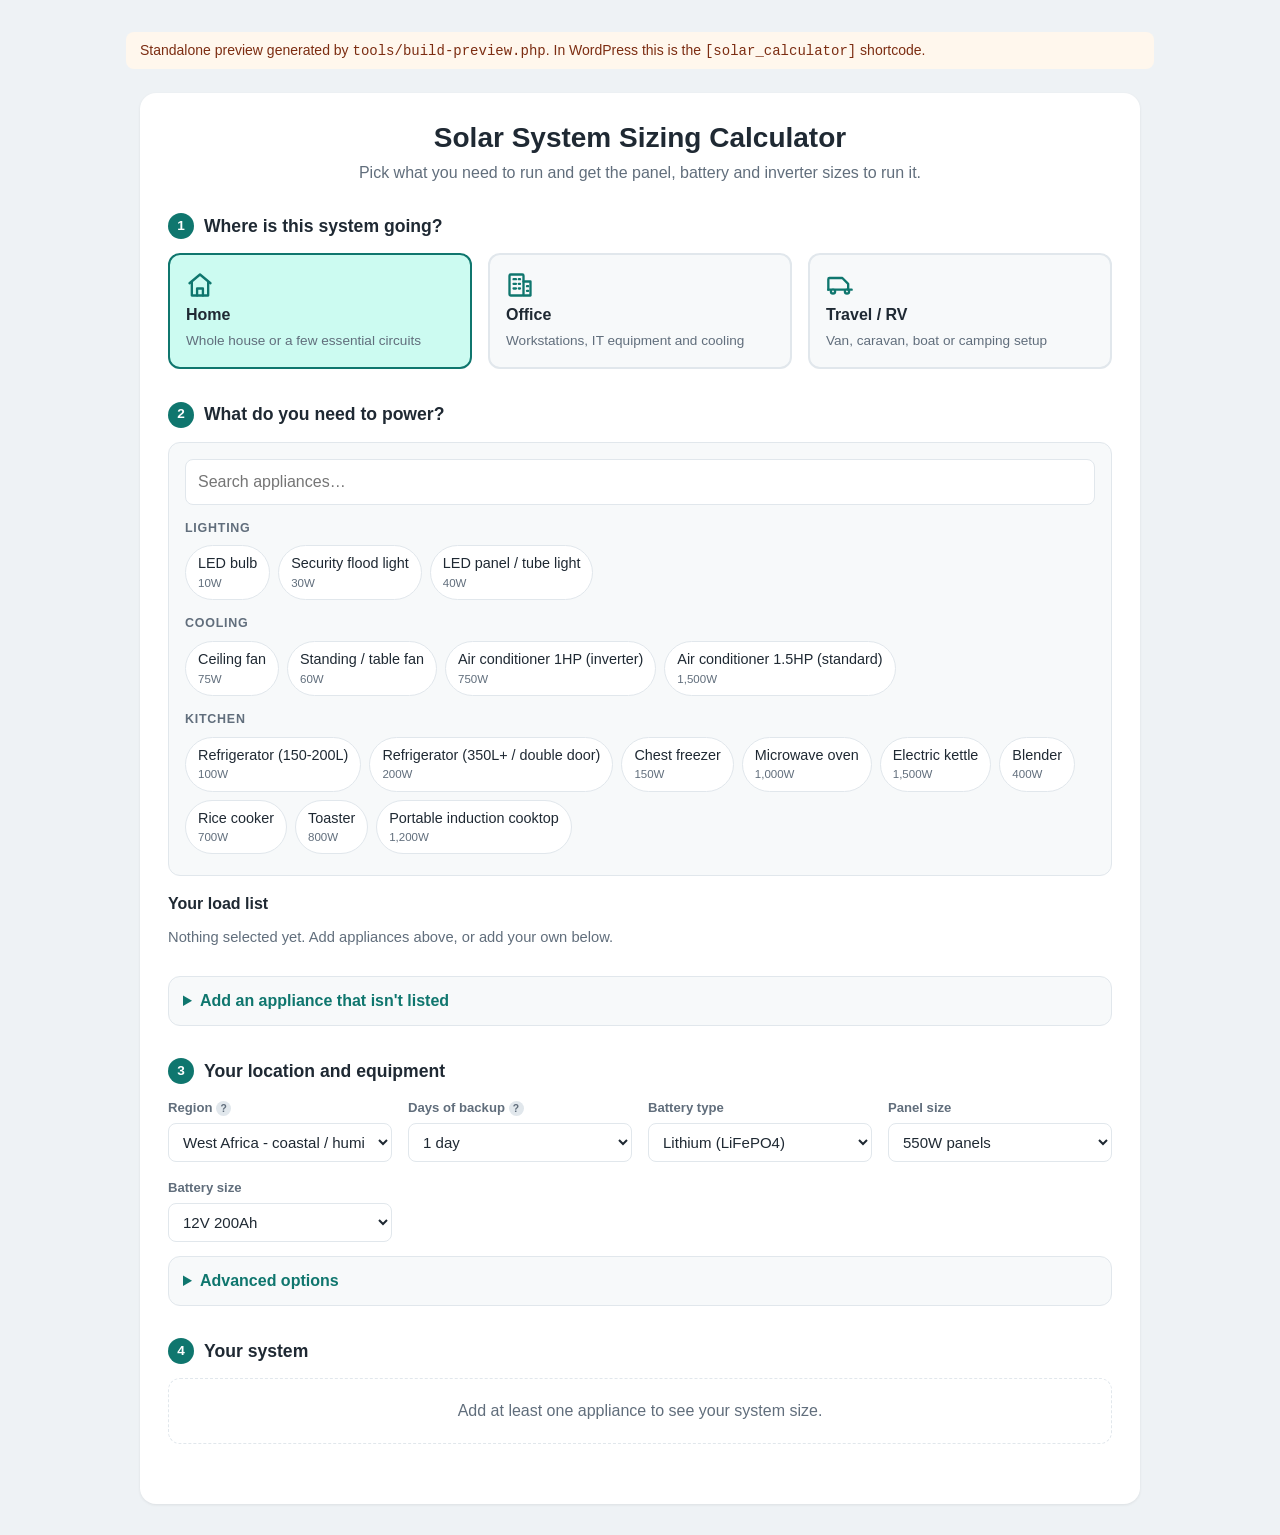
==== preview/index.html @ e9da868c "Add solar power calculator WordPress plugin A self-contained WordPress plugin that sizes off-grid so" ====
<!DOCTYPE html>
<html lang="en">
<head>
<meta charset="utf-8">
<meta name="viewport" content="width=device-width, initial-scale=1">
<title>Solar Power Calculator - preview</title>
<style>
body { margin: 0; padding: 32px 20px; font-family: -apple-system, BlinkMacSystemFont, "Segoe UI", Roboto, Helvetica, Arial, sans-serif; background: #eef2f5; }
@media (prefers-color-scheme: dark) { body { background: #0b1116; } }
.preview-note { max-width: 1000px; margin: 0 auto 24px; padding: 10px 14px; border-radius: 8px; background: #fff7ed; color: #7c2d12; font-size: 14px; }
@media (prefers-color-scheme: dark) { .preview-note { background: #2a1a0d; color: #fdba74; } }
.spc { padding: 28px; border-radius: 16px; box-shadow: 0 1px 3px rgba(0,0,0,.08); }
/**
 * Solar Power Calculator - front-end styles.
 *
 * Everything is scoped under .spc and uses custom properties, so a theme can
 * restyle the calculator by redefining the variables rather than fighting
 * selectors. Colours are deliberately neutral greens/slates that sit well on
 * both light and dark themes.
 */

.spc {
	--spc-accent: #0f766e;
	--spc-accent-soft: #ccfbf1;
	--spc-accent-ink: #115e59;
	--spc-sun: #f59e0b;
	--spc-ink: #1f2933;
	--spc-muted: #616e7c;
	--spc-line: #e1e7ec;
	--spc-bg: #ffffff;
	--spc-panel: #f7f9fa;
	--spc-radius: 12px;
	--spc-gap: 16px;

	box-sizing: border-box;
	max-width: 1000px;
	margin: 0 auto;
	color: var(--spc-ink);
	background: var(--spc-bg);
	font-size: 16px;
	line-height: 1.5;
}

.spc *,
.spc *::before,
.spc *::after {
	box-sizing: inherit;
}

@media (prefers-color-scheme: dark) {
	.spc:not([data-theme="light"]) {
		--spc-accent: #2dd4bf;
		--spc-accent-soft: #134e4a;
		--spc-accent-ink: #99f6e4;
		--spc-ink: #e8eef3;
		--spc-muted: #9aa8b5;
		--spc-line: #2c3742;
		--spc-bg: #131a21;
		--spc-panel: #1a232c;
	}
}

/* ------------------------------------------------------------- header */

.spc-header {
	text-align: center;
	margin-bottom: 28px;
}

.spc-title {
	margin: 0 0 6px;
	font-size: 1.75rem;
	line-height: 1.2;
	color: var(--spc-ink);
}

.spc-subtitle {
	margin: 0;
	color: var(--spc-muted);
}

.spc-noscript {
	padding: 16px;
	border: 1px solid var(--spc-line);
	border-radius: var(--spc-radius);
	background: var(--spc-panel);
}

/* -------------------------------------------------------------- steps */

.spc-step {
	margin-bottom: 32px;
}

.spc-step-title {
	display: flex;
	align-items: center;
	gap: 10px;
	margin: 0 0 14px;
	font-size: 1.1rem;
	font-weight: 600;
	color: var(--spc-ink);
}

.spc-step-num {
	display: inline-flex;
	align-items: center;
	justify-content: center;
	flex: 0 0 auto;
	width: 26px;
	height: 26px;
	border-radius: 50%;
	background: var(--spc-accent);
	color: #fff;
	font-size: 0.85rem;
	font-weight: 700;
}

@media (prefers-color-scheme: dark) {
	.spc:not([data-theme="light"]) .spc-step-num {
		color: #06231f;
	}
}

/* ----------------------------------------------------------- profiles */

.spc-profiles {
	display: grid;
	grid-template-columns: repeat(auto-fit, minmax(180px, 1fr));
	gap: var(--spc-gap);
}

.spc-profile {
	display: flex;
	flex-direction: column;
	align-items: flex-start;
	gap: 4px;
	padding: 16px;
	border: 2px solid var(--spc-line);
	border-radius: var(--spc-radius);
	background: var(--spc-panel);
	color: inherit;
	font: inherit;
	text-align: left;
	cursor: pointer;
	transition: border-color 0.15s ease, transform 0.15s ease;
}

.spc-profile:hover {
	border-color: var(--spc-accent);
	transform: translateY(-1px);
}

.spc-profile.is-active {
	border-color: var(--spc-accent);
	background: var(--spc-accent-soft);
}

.spc-profile-icon {
	width: 28px;
	height: 28px;
	background: var(--spc-accent);
	-webkit-mask-repeat: no-repeat;
	mask-repeat: no-repeat;
	-webkit-mask-position: center;
	mask-position: center;
	-webkit-mask-size: contain;
	mask-size: contain;
}

.spc-profile-icon[data-icon="home"] {
	-webkit-mask-image: url('data:image/svg+xml;utf8,<svg xmlns="http://www.w3.org/2000/svg" viewBox="0 0 24 24" fill="none" stroke="black" stroke-width="2" stroke-linecap="round" stroke-linejoin="round"><path d="M3 10.5 12 3l9 7.5"/><path d="M5 9.5V21h14V9.5"/><path d="M9.5 21v-6h5v6"/></svg>');
	mask-image: url('data:image/svg+xml;utf8,<svg xmlns="http://www.w3.org/2000/svg" viewBox="0 0 24 24" fill="none" stroke="black" stroke-width="2" stroke-linecap="round" stroke-linejoin="round"><path d="M3 10.5 12 3l9 7.5"/><path d="M5 9.5V21h14V9.5"/><path d="M9.5 21v-6h5v6"/></svg>');
}

.spc-profile-icon[data-icon="office"] {
	-webkit-mask-image: url('data:image/svg+xml;utf8,<svg xmlns="http://www.w3.org/2000/svg" viewBox="0 0 24 24" fill="none" stroke="black" stroke-width="2" stroke-linecap="round" stroke-linejoin="round"><rect x="3" y="3" width="12" height="18" rx="1"/><path d="M15 9h6v12h-6"/><path d="M6.5 7h2M6.5 11h2M6.5 15h2M11 7h1M11 11h1M11 15h1M18 13h1M18 17h1"/></svg>');
	mask-image: url('data:image/svg+xml;utf8,<svg xmlns="http://www.w3.org/2000/svg" viewBox="0 0 24 24" fill="none" stroke="black" stroke-width="2" stroke-linecap="round" stroke-linejoin="round"><rect x="3" y="3" width="12" height="18" rx="1"/><path d="M15 9h6v12h-6"/><path d="M6.5 7h2M6.5 11h2M6.5 15h2M11 7h1M11 11h1M11 15h1M18 13h1M18 17h1"/></svg>');
}

.spc-profile-icon[data-icon="van"] {
	-webkit-mask-image: url('data:image/svg+xml;utf8,<svg xmlns="http://www.w3.org/2000/svg" viewBox="0 0 24 24" fill="none" stroke="black" stroke-width="2" stroke-linecap="round" stroke-linejoin="round"><path d="M2 16V7a1 1 0 0 1 1-1h11l5 5v5"/><path d="M2 16h2m4 0h8m4 0h2"/><circle cx="6" cy="17.5" r="1.8"/><circle cx="18" cy="17.5" r="1.8"/></svg>');
	mask-image: url('data:image/svg+xml;utf8,<svg xmlns="http://www.w3.org/2000/svg" viewBox="0 0 24 24" fill="none" stroke="black" stroke-width="2" stroke-linecap="round" stroke-linejoin="round"><path d="M2 16V7a1 1 0 0 1 1-1h11l5 5v5"/><path d="M2 16h2m4 0h8m4 0h2"/><circle cx="6" cy="17.5" r="1.8"/><circle cx="18" cy="17.5" r="1.8"/></svg>');
}

.spc-profile-label {
	font-weight: 600;
}

.spc-profile-blurb {
	font-size: 0.85rem;
	color: var(--spc-muted);
}

/* ------------------------------------------------------------ picker */

.spc-picker {
	padding: var(--spc-gap);
	border: 1px solid var(--spc-line);
	border-radius: var(--spc-radius);
	background: var(--spc-panel);
	margin-bottom: var(--spc-gap);
}

.spc-search {
	display: block;
	position: relative;
	margin-bottom: 14px;
}

.spc-search-input {
	width: 100%;
	padding: 10px 12px;
	border: 1px solid var(--spc-line);
	border-radius: 8px;
	background: var(--spc-bg);
	color: var(--spc-ink);
	font: inherit;
}

.spc-library {
	max-height: 340px;
	overflow-y: auto;
}

.spc-group + .spc-group {
	margin-top: 14px;
}

.spc-group-title {
	margin: 0 0 8px;
	font-size: 0.78rem;
	font-weight: 700;
	letter-spacing: 0.06em;
	text-transform: uppercase;
	color: var(--spc-muted);
}

.spc-chips {
	display: flex;
	flex-wrap: wrap;
	gap: 8px;
}

.spc-chip {
	display: flex;
	flex-direction: column;
	align-items: flex-start;
	padding: 7px 12px;
	border: 1px solid var(--spc-line);
	border-radius: 999px;
	background: var(--spc-bg);
	color: inherit;
	font: inherit;
	font-size: 0.9rem;
	cursor: pointer;
	transition: border-color 0.12s ease, background 0.12s ease;
}

.spc-chip:hover {
	border-color: var(--spc-accent);
}

.spc-chip.is-chosen {
	border-color: var(--spc-accent);
	background: var(--spc-accent-soft);
	color: var(--spc-accent-ink);
}

.spc-chip.is-chosen .spc-chip-name::before {
	content: "\2713\00a0";
	font-weight: 700;
}

.spc-chip-watts {
	font-size: 0.72rem;
	color: var(--spc-muted);
}

.spc-chip.is-chosen .spc-chip-watts {
	color: var(--spc-accent-ink);
	opacity: 0.85;
}

.spc-no-match {
	margin: 0;
	color: var(--spc-muted);
}

/* --------------------------------------------------------- load list */

.spc-selected-head {
	display: flex;
	align-items: baseline;
	justify-content: space-between;
	gap: 12px;
	margin-bottom: 10px;
}

.spc-selected-head h4 {
	margin: 0;
	font-size: 1rem;
}

.spc-empty {
	margin: 0 0 14px;
	color: var(--spc-muted);
	font-size: 0.92rem;
}

.spc-table-wrap {
	overflow-x: auto;
	/* Positioned so the visually-hidden labels inside the table resolve their
	   containing block here and get clipped with it. Without this they anchor
	   to the viewport and push the whole page sideways on narrow screens. */
	position: relative;
}

.spc-table {
	width: 100%;
	min-width: 520px;
	border-collapse: collapse;
	margin-bottom: 14px;
	background: none;
}

.spc-table th,
.spc-table td {
	padding: 8px 10px;
	border-bottom: 1px solid var(--spc-line);
	text-align: left;
	vertical-align: middle;
}

.spc-table thead th {
	font-size: 0.75rem;
	font-weight: 700;
	letter-spacing: 0.05em;
	text-transform: uppercase;
	color: var(--spc-muted);
}

.spc-table tfoot th,
.spc-table tfoot td {
	border-bottom: none;
	border-top: 2px solid var(--spc-line);
	font-weight: 700;
}

.spc-col-num {
	text-align: right;
	white-space: nowrap;
}

.spc-table td.spc-col-num input {
	width: 82px;
	padding: 6px 8px;
	border: 1px solid var(--spc-line);
	border-radius: 6px;
	background: var(--spc-bg);
	color: var(--spc-ink);
	font: inherit;
	font-size: 0.9rem;
	text-align: right;
}

.spc-col-action {
	width: 40px;
	text-align: right;
}

.spc-item-name {
	font-weight: 500;
}

.spc-tag {
	display: inline-block;
	margin-left: 6px;
	padding: 1px 7px;
	border-radius: 999px;
	background: var(--spc-accent-soft);
	color: var(--spc-accent-ink);
	font-size: 0.68rem;
	font-weight: 700;
	letter-spacing: 0.04em;
	vertical-align: middle;
}

.spc-tag-muted {
	background: transparent;
	border: 1px solid var(--spc-line);
	color: var(--spc-muted);
	font-weight: 500;
}

.spc-remove {
	width: 28px;
	height: 28px;
	border: 1px solid var(--spc-line);
	border-radius: 50%;
	background: none;
	color: var(--spc-muted);
	font-size: 1.1rem;
	line-height: 1;
	cursor: pointer;
}

.spc-remove:hover {
	border-color: #dc2626;
	color: #dc2626;
}

.spc-link {
	padding: 0;
	border: none;
	background: none;
	color: var(--spc-accent);
	font: inherit;
	font-size: 0.88rem;
	text-decoration: underline;
	cursor: pointer;
}

/* -------------------------------------------------- custom appliance */

.spc-custom,
.spc-advanced {
	margin-top: 14px;
	padding: 12px 14px;
	border: 1px solid var(--spc-line);
	border-radius: var(--spc-radius);
	background: var(--spc-panel);
}

.spc-custom > summary,
.spc-advanced > summary {
	font-weight: 600;
	cursor: pointer;
	color: var(--spc-accent);
}

.spc-custom-fields {
	display: flex;
	flex-wrap: wrap;
	align-items: flex-end;
	gap: 12px;
	margin-top: 14px;
}

.spc-custom-fields label {
	display: flex;
	flex-direction: column;
	gap: 4px;
	font-size: 0.82rem;
	color: var(--spc-muted);
}

.spc-custom-fields input[type="text"],
.spc-custom-fields input[type="number"] {
	padding: 8px 10px;
	border: 1px solid var(--spc-line);
	border-radius: 6px;
	background: var(--spc-bg);
	color: var(--spc-ink);
	font: inherit;
	font-size: 0.92rem;
}

.spc-custom-fields .spc-custom-name {
	min-width: 200px;
}

.spc-custom-fields .spc-custom-watts,
.spc-custom-fields .spc-custom-hours {
	width: 110px;
}

.spc-check {
	flex-direction: row !important;
	align-items: center;
	gap: 6px !important;
	padding-bottom: 8px;
}

.spc-custom-error {
	margin: 10px 0 0;
	color: #dc2626;
	font-size: 0.88rem;
}

/* -------------------------------------------------------- form fields */

.spc-fields {
	display: grid;
	grid-template-columns: repeat(auto-fit, minmax(220px, 1fr));
	gap: var(--spc-gap);
}

.spc-field {
	display: flex;
	flex-direction: column;
	gap: 5px;
}

.spc-field-label {
	font-size: 0.82rem;
	font-weight: 600;
	color: var(--spc-muted);
}

.spc-field select,
.spc-field input[type="number"],
.spc-field input[type="email"],
.spc-field input[type="text"] {
	width: 100%;
	padding: 9px 10px;
	border: 1px solid var(--spc-line);
	border-radius: 8px;
	background: var(--spc-bg);
	color: var(--spc-ink);
	font: inherit;
	font-size: 0.94rem;
}

.spc-field input[type="range"] {
	width: 100%;
	accent-color: var(--spc-accent);
}

.spc-simultaneity-out {
	font-size: 0.85rem;
	font-weight: 600;
	color: var(--spc-accent);
}

.spc-hint {
	display: inline-flex;
	align-items: center;
	justify-content: center;
	width: 15px;
	height: 15px;
	border-radius: 50%;
	background: var(--spc-line);
	color: var(--spc-muted);
	font-size: 0.65rem;
	font-weight: 700;
	cursor: help;
	vertical-align: middle;
}

.spc-advanced .spc-fields {
	margin-top: 14px;
}

/* ------------------------------------------------------------ results */

.spc-results-empty p {
	margin: 0;
	padding: 20px;
	border: 1px dashed var(--spc-line);
	border-radius: var(--spc-radius);
	color: var(--spc-muted);
	text-align: center;
}

.spc-headline {
	display: grid;
	grid-template-columns: repeat(auto-fit, minmax(180px, 1fr));
	gap: 2px;
	margin-bottom: var(--spc-gap);
	border-radius: var(--spc-radius);
	overflow: hidden;
	background: var(--spc-line);
}

.spc-headline-item {
	display: flex;
	flex-direction: column;
	gap: 2px;
	padding: 20px 18px;
	background: var(--spc-accent);
	color: #fff;
}

.spc-headline-item:nth-child(2) {
	background: var(--spc-accent-ink);
}

.spc-headline-item:nth-child(3) {
	background: #164e63;
}

.spc-headline-value {
	font-size: 2.1rem;
	font-weight: 700;
	line-height: 1.05;
}

.spc-headline-unit {
	font-size: 0.9rem;
	opacity: 0.9;
}

.spc-headline-label {
	margin-top: 6px;
	font-size: 0.74rem;
	letter-spacing: 0.07em;
	text-transform: uppercase;
	opacity: 0.75;
}

.spc-cards {
	display: grid;
	grid-template-columns: repeat(auto-fit, minmax(240px, 1fr));
	gap: var(--spc-gap);
}

.spc-card {
	padding: 16px;
	border: 1px solid var(--spc-line);
	border-radius: var(--spc-radius);
	background: var(--spc-panel);
}

.spc-card h4 {
	margin: 0 0 8px;
	font-size: 0.78rem;
	font-weight: 700;
	letter-spacing: 0.07em;
	text-transform: uppercase;
	color: var(--spc-muted);
}

.spc-card-lead {
	margin: 0 0 12px;
	font-size: 1.15rem;
	line-height: 1.3;
}

.spc-card-lead strong {
	font-size: 1.5rem;
	color: var(--spc-accent);
}

.spc-card dl {
	margin: 0;
	font-size: 0.9rem;
}

.spc-card dl > div {
	display: flex;
	justify-content: space-between;
	gap: 12px;
	padding: 5px 0;
	border-top: 1px solid var(--spc-line);
}

.spc-card dt {
	color: var(--spc-muted);
}

.spc-card dd {
	margin: 0;
	font-weight: 600;
	text-align: right;
}

.spc-card-impact {
	border-color: var(--spc-accent);
}

.spc-card-cost .spc-card-lead strong {
	color: var(--spc-sun);
}

.spc-card-note {
	margin: 10px 0 0;
	font-size: 0.78rem;
	color: var(--spc-muted);
}

/* ----------------------------------------------------------- warnings */

.spc-warnings {
	margin-top: var(--spc-gap);
	padding: 14px 16px;
	border-left: 4px solid var(--spc-sun);
	border-radius: 0 var(--spc-radius) var(--spc-radius) 0;
	background: var(--spc-panel);
}

.spc-warnings h4 {
	margin: 0 0 8px;
	font-size: 0.78rem;
	font-weight: 700;
	letter-spacing: 0.07em;
	text-transform: uppercase;
	color: var(--spc-muted);
}

.spc-warnings ul {
	margin: 0;
	padding-left: 20px;
	font-size: 0.9rem;
}

.spc-warnings li + li {
	margin-top: 6px;
}

/* ------------------------------------------------------------ actions */

.spc-actions {
	display: flex;
	flex-wrap: wrap;
	gap: 10px;
	margin-top: var(--spc-gap);
}

.spc-btn {
	display: inline-block;
	padding: 11px 20px;
	border: 1px solid var(--spc-accent);
	border-radius: 8px;
	font: inherit;
	font-size: 0.94rem;
	font-weight: 600;
	text-decoration: none;
	cursor: pointer;
}

.spc-btn-primary {
	background: var(--spc-accent);
	color: #fff;
}

.spc-btn-primary:hover {
	opacity: 0.9;
	color: #fff;
}

.spc-btn-secondary {
	background: none;
	color: var(--spc-accent);
}

.spc-btn-secondary:hover {
	background: var(--spc-accent-soft);
}

.spc-btn[disabled] {
	opacity: 0.6;
	cursor: default;
}

.spc-email-form {
	display: flex;
	flex-wrap: wrap;
	align-items: flex-end;
	gap: 12px;
	margin-top: var(--spc-gap);
	padding: 16px;
	border: 1px solid var(--spc-line);
	border-radius: var(--spc-radius);
	background: var(--spc-panel);
}

.spc-email-form .spc-field {
	flex: 1 1 200px;
}

.spc-email-status {
	flex: 1 0 100%;
	margin: 0;
	font-size: 0.88rem;
}

.spc-email-status.is-ok {
	color: var(--spc-accent);
}

.spc-email-status.is-error {
	color: #dc2626;
}

.spc-disclaimer {
	margin: var(--spc-gap) 0 0;
	font-size: 0.8rem;
	color: var(--spc-muted);
}

/* ----------------------------------------------------------- utility */

.spc [hidden] {
	display: none !important;
}

.spc .screen-reader-text {
	position: absolute;
	width: 1px;
	height: 1px;
	margin: -1px;
	padding: 0;
	overflow: hidden;
	clip: rect(0 0 0 0);
	white-space: nowrap;
	border: 0;
}

.spc :focus-visible {
	outline: 2px solid var(--spc-accent);
	outline-offset: 2px;
}

/* The load-list total lives in the table footer on wide screens, and on its
   own line below the table once the table starts scrolling sideways. */
.spc-total-mobile {
	display: none;
	justify-content: space-between;
	gap: 12px;
	margin: 0 0 14px;
	padding-top: 10px;
	border-top: 2px solid var(--spc-line);
	font-weight: 700;
}

@media (max-width: 620px) {
	.spc-table tfoot {
		display: none;
	}

	.spc-total-mobile:not([hidden]) {
		display: flex;
	}
}

@media (max-width: 600px) {
	.spc-headline-value {
		font-size: 1.7rem;
	}

	.spc-custom-fields .spc-custom-name {
		min-width: 100%;
	}
}

@media (prefers-reduced-motion: reduce) {
	.spc * {
		transition: none !important;
	}
}

/* ------------------------------------------------------------- print */

@media print {
	.spc-picker,
	.spc-profiles,
	.spc-actions,
	.spc-email-form,
	.spc-custom,
	.spc-advanced,
	.spc-clear,
	.spc-col-action {
		display: none !important;
	}

	.spc {
		max-width: none;
		color: #000;
		background: #fff;
	}

	.spc-headline-item {
		background: #fff !important;
		color: #000 !important;
		border: 1px solid #999;
	}

	.spc-card,
	.spc-warnings {
		break-inside: avoid;
		background: #fff;
	}

	.spc-table td.spc-col-num input {
		border: none;
		background: none;
		padding: 0;
	}
}

</style>
</head>
<body>
<p class="preview-note">Standalone preview generated by <code>tools/build-preview.php</code>. In WordPress this is the <code>[solar_calculator]</code> shortcode.</p>
		<div class="spc" id="spc-1" data-profile="home" data-costs="1">

							<header class="spc-header">
					<h2 class="spc-title">Solar System Sizing Calculator</h2>
											<p class="spc-subtitle">Pick what you need to run and get the panel, battery and inverter sizes to run it.</p>
									</header>
			
			<noscript>
				<p class="spc-noscript">This calculator needs JavaScript enabled in your browser.</p>
			</noscript>

			<div class="spc-body" hidden>

				<!-- Step 1: where is the system going -->
				<section class="spc-step" aria-labelledby="spc-1-step1">
					<h3 class="spc-step-title" id="spc-1-step1">
						<span class="spc-step-num">1</span> Where is this system going?
					</h3>
					<div class="spc-profiles" role="radiogroup" aria-label="Usage profile">
													<button type="button"
								class="spc-profile is-active"
								role="radio"
								aria-checked="true"
								data-profile="home">
								<span class="spc-profile-icon" aria-hidden="true" data-icon="home"></span>
								<span class="spc-profile-label">Home</span>
								<span class="spc-profile-blurb">Whole house or a few essential circuits</span>
							</button>
													<button type="button"
								class="spc-profile"
								role="radio"
								aria-checked="false"
								data-profile="office">
								<span class="spc-profile-icon" aria-hidden="true" data-icon="office"></span>
								<span class="spc-profile-label">Office</span>
								<span class="spc-profile-blurb">Workstations, IT equipment and cooling</span>
							</button>
													<button type="button"
								class="spc-profile"
								role="radio"
								aria-checked="false"
								data-profile="travel">
								<span class="spc-profile-icon" aria-hidden="true" data-icon="van"></span>
								<span class="spc-profile-label">Travel / RV</span>
								<span class="spc-profile-blurb">Van, caravan, boat or camping setup</span>
							</button>
											</div>
				</section>

				<!-- Step 2: the loads -->
				<section class="spc-step" aria-labelledby="spc-1-step2">
					<h3 class="spc-step-title" id="spc-1-step2">
						<span class="spc-step-num">2</span> What do you need to power?
					</h3>

					<div class="spc-picker">
						<label class="spc-search">
							<span class="screen-reader-text">Search appliances</span>
							<input type="search" class="spc-search-input" placeholder="Search appliances&hellip;" autocomplete="off">
						</label>
						<div class="spc-library" role="list"></div>
					</div>

					<div class="spc-selected">
						<div class="spc-selected-head">
							<h4>Your load list</h4>
							<button type="button" class="spc-link spc-clear" hidden>Clear all</button>
						</div>

						<p class="spc-empty">Nothing selected yet. Add appliances above, or add your own below.</p>

						<div class="spc-table-wrap">
							<table class="spc-table" hidden>
								<thead>
									<tr>
										<th scope="col" class="spc-col-name">Appliance</th>
										<th scope="col" class="spc-col-num">Qty</th>
										<th scope="col" class="spc-col-num">Watts each</th>
										<th scope="col" class="spc-col-num">Hours/day</th>
										<th scope="col" class="spc-col-num">Wh/day</th>
										<th scope="col" class="spc-col-action"><span class="screen-reader-text">Remove</span></th>
									</tr>
								</thead>
								<tbody></tbody>
								<tfoot>
									<tr>
										<th scope="row" colspan="4">Total daily energy</th>
										<td class="spc-col-num spc-total-wh">0 Wh</td>
										<td></td>
									</tr>
								</tfoot>
							</table>
						</div>

						<p class="spc-total-mobile" hidden>
							<span>Total daily energy</span>
							<strong class="spc-total-wh">0 Wh</strong>
						</p>

						<details class="spc-custom">
							<summary>Add an appliance that isn't listed</summary>
							<div class="spc-custom-fields">
								<label>Name
									<input type="text" class="spc-custom-name" placeholder="e.g. Borehole pump">
								</label>
								<label>Watts
									<input type="number" class="spc-custom-watts" min="1" step="1" placeholder="750">
								</label>
								<label>Hours/day
									<input type="number" class="spc-custom-hours" min="0" max="24" step="0.25" placeholder="2">
								</label>
								<label class="spc-check">
									<input type="checkbox" class="spc-custom-dc">
									<span>Runs on 12/24V DC<span class="spc-hint" title="DC appliances draw straight from the battery and skip inverter losses">?</span></span>
								</label>
								<button type="button" class="spc-btn spc-btn-secondary spc-custom-add">Add</button>
							</div>
							<p class="spc-custom-error" role="alert" hidden></p>
						</details>
					</div>
				</section>

				<!-- Step 3: system options -->
				<section class="spc-step" aria-labelledby="spc-1-step3">
					<h3 class="spc-step-title" id="spc-1-step3">
						<span class="spc-step-num">3</span> Your location and equipment
					</h3>

					<div class="spc-fields">
						<label class="spc-field">
							<span class="spc-field-label">Region <span class="spc-hint" title="Sets average peak sun hours - the number of hours per day your panels produce at full rating">?</span></span>
							<select class="spc-region">
																	<option value="wafrica_north"
										data-psh="5.8"
										>
										West Africa - northern / Sahel &mdash; 5.8h
									</option>
																	<option value="wafrica_south"
										data-psh="4.5"
										 selected="selected">
										West Africa - coastal / humid &mdash; 4.5h
									</option>
																	<option value="eafrica"
										data-psh="5.5"
										>
										East Africa / Horn of Africa &mdash; 5.5h
									</option>
																	<option value="safrica"
										data-psh="5.5"
										>
										Southern Africa &mdash; 5.5h
									</option>
																	<option value="nafrica_me"
										data-psh="5.7"
										>
										North Africa / Middle East &mdash; 5.7h
									</option>
																	<option value="south_asia"
										data-psh="5"
										>
										South Asia (India, Pakistan) &mdash; 5h
									</option>
																	<option value="sea"
										data-psh="4.2"
										>
										South East Asia &mdash; 4.2h
									</option>
																	<option value="aus"
										data-psh="5"
										>
										Australia &mdash; 5h
									</option>
																	<option value="us_southwest"
										data-psh="5.7"
										>
										US Southwest &mdash; 5.7h
									</option>
																	<option value="us_central"
										data-psh="4.5"
										>
										US Central / Southeast &mdash; 4.5h
									</option>
																	<option value="us_north"
										data-psh="3.5"
										>
										US North / Canada &mdash; 3.5h
									</option>
																	<option value="latam"
										data-psh="4.8"
										>
										Latin America &mdash; 4.8h
									</option>
																	<option value="south_europe"
										data-psh="4.2"
										>
										Southern Europe &mdash; 4.2h
									</option>
																	<option value="north_europe"
										data-psh="2.6"
										>
										Northern Europe / UK &mdash; 2.6h
									</option>
																<option value="custom">Enter my own figure</option>
							</select>
						</label>

						<label class="spc-field spc-field-psh" hidden>
							<span class="spc-field-label">Peak sun hours per day</span>
							<input type="number" class="spc-psh" min="0.5" max="10" step="0.1" value="4.5">
						</label>

						<label class="spc-field">
							<span class="spc-field-label">Days of backup <span class="spc-hint" title="How many days the batteries should carry the load with no sun at all">?</span></span>
							<select class="spc-autonomy">
								<option value="0.5">Half a day (evening only)</option>
								<option value="1" selected>1 day</option>
								<option value="2">2 days</option>
								<option value="3">3 days</option>
							</select>
						</label>

						<label class="spc-field">
							<span class="spc-field-label">Battery type</span>
							<select class="spc-battery-type">
																	<option value="lithium"  selected="selected">
										Lithium (LiFePO4)									</option>
																	<option value="agm" >
										AGM / Gel sealed									</option>
																	<option value="tubular" >
										Tubular deep cycle									</option>
																	<option value="flooded" >
										Flooded lead-acid									</option>
															</select>
						</label>

						<label class="spc-field">
							<span class="spc-field-label">Panel size</span>
							<select class="spc-panel">
																	<option value="100" >
										100W panels
									</option>
																	<option value="150" >
										150W panels
									</option>
																	<option value="200" >
										200W panels
									</option>
																	<option value="250" >
										250W panels
									</option>
																	<option value="300" >
										300W panels
									</option>
																	<option value="330" >
										330W panels
									</option>
																	<option value="400" >
										400W panels
									</option>
																	<option value="450" >
										450W panels
									</option>
																	<option value="550"  selected="selected">
										550W panels
									</option>
																	<option value="600" >
										600W panels
									</option>
															</select>
						</label>

						<label class="spc-field">
							<span class="spc-field-label">Battery size</span>
							<select class="spc-battery-unit">
																	<option value="12v100" >
										12V 100Ah									</option>
																	<option value="12v150" >
										12V 150Ah									</option>
																	<option value="12v200"  selected="selected">
										12V 200Ah									</option>
																	<option value="12v220" >
										12V 220Ah									</option>
																	<option value="24v100" >
										24V 100Ah									</option>
																	<option value="48v100" >
										48V 100Ah									</option>
																	<option value="48v200" >
										48V 200Ah									</option>
															</select>
						</label>
					</div>

					<details class="spc-advanced">
						<summary>Advanced options</summary>
						<div class="spc-fields">
							<label class="spc-field">
								<span class="spc-field-label">System voltage</span>
								<select class="spc-voltage">
									<option value="auto" selected>Choose for me</option>
									<option value="12">12V</option>
									<option value="24">24V</option>
									<option value="48">48V</option>
								</select>
							</label>

							<label class="spc-field">
								<span class="spc-field-label">Inverter type</span>
								<select class="spc-inverter-type">
									<option value="pure_sine" selected>Pure sine wave</option>
									<option value="modified_sine">Modified sine wave</option>
								</select>
							</label>

							<label class="spc-field">
								<span class="spc-field-label">Charge controller</span>
								<select class="spc-controller">
									<option value="mppt" selected>MPPT</option>
									<option value="pwm">PWM</option>
								</select>
							</label>

							<label class="spc-field">
								<span class="spc-field-label">
									Simultaneous use
									<span class="spc-hint" title="Share of your connected appliances likely to run at the same moment. Drives inverter size, not energy.">?</span>
								</span>
								<input type="range" class="spc-simultaneity" min="30" max="100" step="5" value="70">
								<output class="spc-simultaneity-out">70%</output>
							</label>
						</div>
					</details>
				</section>

				<!-- Results -->
				<section class="spc-step spc-results-step" aria-labelledby="spc-1-results" aria-live="polite">
					<h3 class="spc-step-title" id="spc-1-results">
						<span class="spc-step-num">4</span> Your system
					</h3>

					<div class="spc-results-empty">
						<p>Add at least one appliance to see your system size.</p>
					</div>

					<div class="spc-results" hidden>

						<div class="spc-headline">
							<div class="spc-headline-item">
								<span class="spc-headline-value spc-r-daily">0</span>
								<span class="spc-headline-unit">kWh per day</span>
								<span class="spc-headline-label">Energy you use</span>
							</div>
							<div class="spc-headline-item">
								<span class="spc-headline-value spc-r-array">0</span>
								<span class="spc-headline-unit">watts of panels</span>
								<span class="spc-headline-label">Solar array</span>
							</div>
							<div class="spc-headline-item">
								<span class="spc-headline-value spc-r-bank">0</span>
								<span class="spc-headline-unit">kWh of battery</span>
								<span class="spc-headline-label">Storage</span>
							</div>
						</div>

						<div class="spc-cards">

							<article class="spc-card">
								<h4>Solar array</h4>
								<p class="spc-card-lead"><strong class="spc-r-panel-qty">0</strong> &times; <span class="spc-r-panel-size">550</span>W panels</p>
								<dl>
									<div><dt>Minimum array</dt><dd class="spc-r-array-min">0 W</dd></div>
									<div><dt>Installed</dt><dd class="spc-r-array-installed">0 W</dd></div>
									<div><dt>Expected harvest</dt><dd class="spc-r-harvest">0 Wh/day</dd></div>
									<div><dt>Peak sun hours</dt><dd class="spc-r-psh">0 h</dd></div>
								</dl>
							</article>

							<article class="spc-card">
								<h4>Battery bank</h4>
								<p class="spc-card-lead"><strong class="spc-r-batt-qty">0</strong> &times; <span class="spc-r-batt-unit">12V 200Ah</span></p>
								<dl>
									<div><dt>Bank capacity</dt><dd class="spc-r-bank-ah">0 Ah</dd></div>
									<div><dt>Nameplate energy</dt><dd class="spc-r-bank-kwh">0 kWh</dd></div>
									<div><dt>Usable energy</dt><dd class="spc-r-usable">0 kWh</dd></div>
									<div><dt>Wiring</dt><dd class="spc-r-batt-config">&mdash;</dd></div>
									<div><dt>Runs your load for</dt><dd class="spc-r-backup">0 h</dd></div>
								</dl>
							</article>

							<article class="spc-card">
								<h4>Inverter</h4>
								<p class="spc-card-lead"><strong class="spc-r-inverter">0</strong> W continuous</p>
								<dl>
									<div><dt>Running load</dt><dd class="spc-r-running">0 W</dd></div>
									<div><dt>Startup surge</dt><dd class="spc-r-surge">0 W</dd></div>
									<div><dt>Apparent power</dt><dd class="spc-r-va">0 VA</dd></div>
									<div><dt>System voltage</dt><dd class="spc-r-voltage">12V</dd></div>
								</dl>
							</article>

							<article class="spc-card">
								<h4>Charge controller</h4>
								<p class="spc-card-lead"><strong class="spc-r-controller">0</strong> A <span class="spc-r-controller-type">MPPT</span></p>
								<dl>
									<div><dt>Calculated current</dt><dd class="spc-r-controller-calc">0 A</dd></div>
									<div><dt>Array voltage side</dt><dd class="spc-r-voltage-2">12V</dd></div>
								</dl>
							</article>

							<article class="spc-card spc-card-impact">
								<h4>Yearly impact</h4>
								<dl>
									<div><dt>Energy generated</dt><dd class="spc-r-annual">0 kWh</dd></div>
									<div><dt>CO<sub>2</sub> avoided</dt><dd class="spc-r-co2">0 kg</dd></div>
									<div><dt>Same as planting</dt><dd class="spc-r-trees">0 trees</dd></div>
									<div><dt>Generator fuel saved</dt><dd class="spc-r-fuel">0 L</dd></div>
								</dl>
							</article>

							<article class="spc-card spc-card-cost">
								<h4>Budget estimate</h4>
								<p class="spc-card-lead"><strong class="spc-r-cost-total">&mdash;</strong></p>
								<dl>
									<div><dt>Panels</dt><dd class="spc-r-cost-pv">&mdash;</dd></div>
									<div><dt>Batteries</dt><dd class="spc-r-cost-batt">&mdash;</dd></div>
									<div><dt>Inverter</dt><dd class="spc-r-cost-inv">&mdash;</dd></div>
									<div><dt>Wiring &amp; install</dt><dd class="spc-r-cost-install">&mdash;</dd></div>
								</dl>
								<p class="spc-card-note">Indicative only. Prices vary by brand and market.</p>
							</article>

						</div>

						<div class="spc-warnings" hidden>
							<h4>Worth knowing</h4>
							<ul></ul>
						</div>

						<div class="spc-actions">
							<button type="button" class="spc-btn spc-btn-secondary spc-print">Print / save as PDF</button>
																				</div>

						
						<p class="spc-disclaimer">
							Estimates for planning. Have a qualified installer confirm cable sizes, protection and mounting before you buy.
						</p>
					</div>
				</section>
			</div>
		</div>
		
<script>window.SPC_DATA = {"appliances":[{"duty":1,"surge":1,"dc":false,"group":"Lighting","id":"led_bulb","name":"LED bulb","profiles":["home","office"],"watts":10,"hours":5},{"duty":1,"surge":1,"dc":false,"group":"Lighting","id":"security_light","name":"Security flood light","profiles":["home","office"],"watts":30,"hours":12},{"duty":1,"surge":1,"dc":false,"group":"Lighting","id":"panel_light","name":"LED panel / tube light","profiles":["home","office"],"watts":40,"hours":8},{"duty":1,"surge":1.5,"dc":false,"group":"Cooling","id":"ceiling_fan","name":"Ceiling fan","profiles":["home","office"],"watts":75,"hours":8},{"duty":1,"surge":1.5,"dc":false,"group":"Cooling","id":"standing_fan","name":"Standing / table fan","profiles":["home","office"],"watts":60,"hours":6},{"duty":0.7,"surge":1.5,"dc":false,"group":"Cooling","id":"ac_1hp_inv","name":"Air conditioner 1HP (inverter)","profiles":["home","office"],"watts":750,"hours":6},{"duty":0.8,"surge":3,"dc":false,"group":"Cooling","id":"ac_15hp","name":"Air conditioner 1.5HP (standard)","profiles":["home","office"],"watts":1500,"hours":6},{"duty":0.35,"surge":3,"dc":false,"group":"Kitchen","id":"fridge_small","name":"Refrigerator (150-200L)","profiles":["home","office"],"watts":100,"hours":24},{"duty":0.4,"surge":3,"dc":false,"group":"Kitchen","id":"fridge_large","name":"Refrigerator (350L+ / double door)","profiles":["home"],"watts":200,"hours":24},{"duty":0.4,"surge":3,"dc":false,"group":"Kitchen","id":"freezer","name":"Chest freezer","profiles":["home"],"watts":150,"hours":24},{"duty":1,"surge":1.5,"dc":false,"group":"Kitchen","id":"microwave","name":"Microwave oven","profiles":["home","office"],"watts":1000,"hours":0.3},{"duty":1,"surge":1,"dc":false,"group":"Kitchen","id":"kettle","name":"Electric kettle","profiles":["home","office"],"watts":1500,"hours":0.3},{"duty":1,"surge":2,"dc":false,"group":"Kitchen","id":"blender","name":"Blender","profiles":["home"],"watts":400,"hours":0.2},{"duty":1,"surge":1,"dc":false,"group":"Kitchen","id":"rice_cooker","name":"Rice cooker","profiles":["home"],"watts":700,"hours":0.5},{"duty":1,"surge":1,"dc":false,"group":"Kitchen","id":"toaster","name":"Toaster","profiles":["home"],"watts":800,"hours":0.2},{"duty":1,"surge":1,"dc":false,"group":"Electronics","id":"tv_32","name":"LED TV 32\"","profiles":["home","office"],"watts":50,"hours":5},{"duty":1,"surge":1,"dc":false,"group":"Electronics","id":"tv_55","name":"LED TV 55\"","profiles":["home"],"watts":120,"hours":5},{"duty":1,"surge":1,"dc":false,"group":"Electronics","id":"decoder","name":"Decoder / set-top box","profiles":["home"],"watts":25,"hours":5},{"duty":1,"surge":1,"dc":false,"group":"Electronics","id":"router","name":"Wi-Fi router / modem","profiles":["home","office","travel"],"watts":12,"hours":24},{"duty":1,"surge":1,"dc":false,"group":"Electronics","id":"laptop","name":"Laptop","profiles":["home","office","travel"],"watts":65,"hours":6},{"duty":1,"surge":1,"dc":false,"group":"Electronics","id":"phone_charger","name":"Phone charger","profiles":["home","office","travel"],"watts":8,"hours":3},{"duty":1,"surge":1,"dc":false,"group":"Electronics","id":"cctv","name":"CCTV camera","profiles":["home","office"],"watts":10,"hours":24},{"duty":1,"surge":3,"dc":false,"group":"Utility","id":"washing_machine","name":"Washing machine","profiles":["home"],"watts":500,"hours":1},{"duty":1,"surge":1,"dc":false,"group":"Utility","id":"iron","name":"Clothes iron","profiles":["home"],"watts":1200,"hours":0.5},{"duty":1,"surge":1,"dc":false,"group":"Utility","id":"hair_dryer","name":"Hair dryer","profiles":["home"],"watts":1200,"hours":0.2},{"duty":1,"surge":3,"dc":false,"group":"Utility","id":"water_pump","name":"Water pump (0.5HP)","profiles":["home"],"watts":375,"hours":1},{"duty":0.6,"surge":1,"dc":false,"group":"Utility","id":"space_heater","name":"Electric space heater","profiles":["home","office"],"watts":1500,"hours":2},{"duty":1,"surge":1.5,"dc":false,"group":"Workstation","id":"desktop_pc","name":"Desktop PC + monitor","profiles":["office","home"],"watts":200,"hours":8},{"duty":1,"surge":1,"dc":false,"group":"Workstation","id":"laptop_dock","name":"Laptop + external monitor","profiles":["office"],"watts":120,"hours":8},{"duty":1,"surge":1,"dc":false,"group":"Workstation","id":"monitor","name":"Monitor 24\"","profiles":["office"],"watts":30,"hours":8},{"duty":1,"surge":2,"dc":false,"group":"Office kit","id":"laser_printer","name":"Laser printer","profiles":["office"],"watts":500,"hours":0.5},{"duty":1,"surge":1.5,"dc":false,"group":"Office kit","id":"inkjet_printer","name":"Inkjet printer","profiles":["office","home"],"watts":30,"hours":0.5},{"duty":0.5,"surge":2,"dc":false,"group":"Office kit","id":"photocopier","name":"Photocopier","profiles":["office"],"watts":1200,"hours":1},{"duty":1,"surge":1,"dc":false,"group":"Office kit","id":"scanner","name":"Scanner","profiles":["office"],"watts":20,"hours":1},{"duty":1,"surge":1.5,"dc":false,"group":"Office kit","id":"projector","name":"Projector","profiles":["office"],"watts":300,"hours":3},{"duty":1,"surge":1,"dc":false,"group":"IT","id":"net_switch","name":"Network switch","profiles":["office"],"watts":20,"hours":24},{"duty":1,"surge":1.5,"dc":false,"group":"IT","id":"server","name":"Small server / NAS","profiles":["office"],"watts":350,"hours":24},{"duty":1,"surge":1,"dc":false,"group":"IT","id":"voip_phone","name":"VoIP desk phone","profiles":["office"],"watts":6,"hours":8},{"duty":0.4,"surge":2,"dc":false,"group":"Office kit","id":"water_dispenser","name":"Water dispenser (hot & cold)","profiles":["office","home"],"watts":550,"hours":8},{"duty":1,"surge":1,"dc":false,"group":"Office kit","id":"coffee_machine","name":"Coffee machine","profiles":["office","home"],"watts":900,"hours":0.3},{"duty":1,"surge":1,"dc":true,"group":"Lighting","id":"rv_led","name":"12V LED strip lighting","profiles":["travel"],"watts":5,"hours":5},{"duty":0.4,"surge":3,"dc":true,"group":"Cooling","id":"rv_fridge","name":"12V compressor fridge","profiles":["travel"],"watts":45,"hours":24},{"duty":0.5,"surge":2,"dc":true,"group":"Cooling","id":"cooler_box","name":"Portable cooler box","profiles":["travel"],"watts":60,"hours":24},{"duty":1,"surge":1.5,"dc":true,"group":"Cooling","id":"vent_fan","name":"Roof vent fan","profiles":["travel"],"watts":30,"hours":6},{"duty":1,"surge":2,"dc":true,"group":"Utility","id":"rv_pump","name":"12V water pump","profiles":["travel"],"watts":50,"hours":0.5},{"duty":0.5,"surge":4,"dc":true,"group":"Utility","id":"diesel_heater","name":"Diesel air heater","profiles":["travel"],"watts":30,"hours":6},{"duty":1,"surge":2,"dc":true,"group":"Utility","id":"air_compressor","name":"12V air compressor","profiles":["travel"],"watts":180,"hours":0.2},{"duty":1,"surge":1.5,"dc":false,"group":"Electronics","id":"starlink","name":"Satellite internet (Starlink)","profiles":["travel","office"],"watts":60,"hours":8},{"duty":1,"surge":1,"dc":false,"group":"Medical","id":"cpap","name":"CPAP machine (no humidifier)","profiles":["travel","home"],"watts":60,"hours":8},{"duty":1,"surge":1,"dc":false,"group":"Electronics","id":"camera_charger","name":"Camera battery charger","profiles":["travel"],"watts":30,"hours":2},{"duty":1,"surge":1,"dc":false,"group":"Electronics","id":"drone_charger","name":"Drone battery charger","profiles":["travel"],"watts":80,"hours":1.5},{"duty":1,"surge":1,"dc":false,"group":"Electronics","id":"portable_tv","name":"Portable TV","profiles":["travel"],"watts":40,"hours":3},{"duty":1,"surge":1,"dc":false,"group":"Kitchen","id":"induction_hob","name":"Portable induction cooktop","profiles":["travel","home"],"watts":1200,"hours":0.5},{"duty":0.5,"surge":1,"dc":false,"group":"Utility","id":"electric_blanket","name":"Electric blanket","profiles":["travel","home"],"watts":60,"hours":6}],"profiles":{"home":{"label":"Home","blurb":"Whole house or a few essential circuits","icon":"home","autonomy":1},"office":{"label":"Office","blurb":"Workstations, IT equipment and cooling","icon":"office","autonomy":1},"travel":{"label":"Travel / RV","blurb":"Van, caravan, boat or camping setup","icon":"van","autonomy":2}},"regions":[{"id":"wafrica_north","name":"West Africa - northern / Sahel","psh":5.8},{"id":"wafrica_south","name":"West Africa - coastal / humid","psh":4.5},{"id":"eafrica","name":"East Africa / Horn of Africa","psh":5.5},{"id":"safrica","name":"Southern Africa","psh":5.5},{"id":"nafrica_me","name":"North Africa / Middle East","psh":5.7},{"id":"south_asia","name":"South Asia (India, Pakistan)","psh":5},{"id":"sea","name":"South East Asia","psh":4.2},{"id":"aus","name":"Australia","psh":5},{"id":"us_southwest","name":"US Southwest","psh":5.7},{"id":"us_central","name":"US Central / Southeast","psh":4.5},{"id":"us_north","name":"US North / Canada","psh":3.5},{"id":"latam","name":"Latin America","psh":4.8},{"id":"south_europe","name":"Southern Europe","psh":4.2},{"id":"north_europe","name":"Northern Europe / UK","psh":2.6}],"batteries":{"lithium":{"label":"Lithium (LiFePO4)","dod":0.8,"efficiency":0.95,"cycles":4000,"cost_kwh":400},"agm":{"label":"AGM / Gel sealed","dod":0.5,"efficiency":0.85,"cycles":700,"cost_kwh":250},"tubular":{"label":"Tubular deep cycle","dod":0.5,"efficiency":0.85,"cycles":1500,"cost_kwh":220},"flooded":{"label":"Flooded lead-acid","dod":0.5,"efficiency":0.8,"cycles":500,"cost_kwh":160}},"constants":{"inverter_efficiency":{"pure_sine":0.9,"modified_sine":0.85},"controller_efficiency":{"mppt":0.95,"pwm":0.75},"array_derate":0.85,"safety_factor":1.25,"power_factor":0.8,"simultaneity":0.7,"co2_per_kwh":0.45,"co2_per_tree_year":21,"generator_l_per_kwh":0.4,"inverter_sizes":[300,600,1000,1500,2000,2500,3000,4000,5000,6000,8000,10000,12000,15000,20000],"controller_sizes":[10,20,30,40,50,60,80,100,120,150,200],"panel_sizes":[100,150,200,250,300,330,400,450,550,600],"battery_units":[{"id":"12v100","label":"12V 100Ah","volts":12,"ah":100},{"id":"12v150","label":"12V 150Ah","volts":12,"ah":150},{"id":"12v200","label":"12V 200Ah","volts":12,"ah":200},{"id":"12v220","label":"12V 220Ah","volts":12,"ah":220},{"id":"24v100","label":"24V 100Ah","volts":24,"ah":100},{"id":"48v100","label":"48V 100Ah","volts":48,"ah":100},{"id":"48v200","label":"48V 200Ah","volts":48,"ah":200}]},"settings":{"currency":"$","showCosts":true,"costPvWatt":0.9,"costInverterKw":300,"costInstallPct":25,"enableEmail":false,"ctaText":"","ctaUrl":"","defaultRegion":"wafrica_south","defaultBattery":"lithium","defaultPanel":550},"ajaxUrl":"/wp-admin/admin-ajax.php","nonce":"preview-nonce"};</script>
<script>
/**
 * Solar Power Calculator - front-end.
 *
 * Runs the same sizing model as includes/class-spc-calculator.php so results
 * update instantly as the visitor changes anything. All constants come from
 * window.SPC_DATA (printed by PHP), so only the formulas live in both places.
 * If you change a formula here, change it there too.
 */
(function () {
	'use strict';

	var DATA = window.SPC_DATA;
	if (!DATA) {
		return;
	}

	var C = DATA.constants;
	var S = DATA.settings;

	/* ------------------------------------------------------------ helpers */

	function num(value, decimals) {
		var n = isFinite(value) ? value : 0;
		return n.toLocaleString(undefined, {
			minimumFractionDigits: decimals || 0,
			maximumFractionDigits: decimals || 0
		});
	}

	function money(value) {
		return S.currency + num(Math.round(value));
	}

	function roundUpTo(value, sizes) {
		for (var i = 0; i < sizes.length; i++) {
			if (value <= sizes[i]) {
				return sizes[i];
			}
		}
		return Math.ceil(value);
	}

	function clamp(value, min, max) {
		return Math.min(max, Math.max(min, value));
	}

	function findUnit(id) {
		for (var i = 0; i < C.battery_units.length; i++) {
			if (C.battery_units[i].id === id) {
				return C.battery_units[i];
			}
		}
		return C.battery_units[2];
	}

	function escapeHtml(text) {
		var div = document.createElement('div');
		div.textContent = text == null ? '' : String(text);
		return div.innerHTML;
	}

	/* --------------------------------------------------------- the model */

	/**
	 * Size a system. Mirror of SPC_Calculator::calculate().
	 *
	 * @param {Array}  items  Load list.
	 * @param {Object} config System choices.
	 * @return {Object} Sizing results.
	 */
	function calculate(items, config) {
		var battery = DATA.batteries[config.batteryType] || DATA.batteries.lithium;
		var inverterEff = C.inverter_efficiency[config.inverterType] || C.inverter_efficiency.pure_sine;
		var controllerEff = C.controller_efficiency[config.controller] || C.controller_efficiency.mppt;

		var psh = Math.max(0.5, config.psh);
		var autonomy = Math.max(0.5, config.autonomy);

		/* 1. Daily energy */
		var acWh = 0;
		var dcWh = 0;
		var acConnectedW = 0;
		var dcConnectedW = 0;
		var largestSurge = 0;
		var largestAcW = 0;

		items.forEach(function (item) {
			var watts = Math.max(0, item.watts);
			var qty = Math.max(0, Math.round(item.qty));
			var hours = clamp(item.hours, 0, 24);
			var duty = clamp(item.duty == null ? 1 : item.duty, 0.01, 1);
			var surge = Math.max(1, item.surge == null ? 1 : item.surge);

			if (qty < 1 || watts <= 0) {
				return;
			}

			var connected = watts * qty;
			var energy = connected * hours * duty;

			if (item.dc) {
				dcWh += energy;
				dcConnectedW += connected;
			} else {
				acWh += energy;
				acConnectedW += connected;
				largestAcW = Math.max(largestAcW, watts);
				// Worst single motor start, on top of everything already running.
				largestSurge = Math.max(largestSurge, watts * surge - watts);
			}
		});

		var dailyWh = acWh + dcWh;
		// AC loads pay the inverter conversion penalty; DC loads do not.
		var batteryDrawWh = (inverterEff > 0 ? acWh / inverterEff : 0) + dcWh;

		/* 2. Solar array - independent of system voltage, so it comes first */
		var systemEfficiency = controllerEff * C.array_derate * battery.efficiency;
		var arrayWatts = batteryDrawWh > 0 && systemEfficiency > 0
			? batteryDrawWh / (psh * systemEfficiency)
			: 0;
		var panelWatts = Math.max(10, config.panelWatts);
		var panelQty = arrayWatts > 0 ? Math.ceil(arrayWatts / panelWatts) : 0;
		var arrayInstalled = panelQty * panelWatts;

		/* 3. System voltage
		 * A current problem, not an energy one: picked so neither the inverter
		 * draw nor the array charge current needs impractical cable and fusing.
		 */
		var systemVoltage;
		if (config.voltage === 'auto') {
			if (acConnectedW <= 1200 && arrayInstalled <= 800 && batteryDrawWh <= 2000) {
				systemVoltage = 12;
			} else if (acConnectedW <= 3000 && arrayInstalled <= 2500 && batteryDrawWh <= 6000) {
				systemVoltage = 24;
			} else {
				systemVoltage = 48;
			}
		} else {
			systemVoltage = parseInt(config.voltage, 10);
		}

		/* 4. Battery bank */
		var bankWh = batteryDrawWh > 0
			? (batteryDrawWh * autonomy) / (battery.dod * battery.efficiency)
			: 0;
		var bankAh = systemVoltage > 0 ? bankWh / systemVoltage : 0;
		var usableKwh = (bankWh * battery.dod) / 1000;

		var unit = findUnit(config.batteryUnit);
		var series = Math.max(1, Math.ceil(systemVoltage / Math.max(1, unit.volts)));
		var strings = bankAh > 0 ? Math.max(1, Math.ceil(bankAh / Math.max(1, unit.ah))) : 0;
		var batteryQty = series * strings;

		/* 5. Inverter */
		var simultaneity = clamp(config.simultaneity, 0.1, 1);
		// Not everything runs at once, but the inverter must still be able to
		// carry the single biggest appliance on its own.
		var runningW = Math.max(acConnectedW * simultaneity, largestAcW);
		var inverterW = runningW * C.safety_factor;
		var inverterRated = runningW > 0 ? roundUpTo(inverterW, C.inverter_sizes) : 0;
		var inverterVa = C.power_factor > 0 ? inverterW / C.power_factor : 0;
		var surgeW = runningW + largestSurge;

		/* 6. Charge controller */
		var controllerA = arrayInstalled > 0 && systemVoltage > 0
			? (arrayInstalled / systemVoltage) * C.safety_factor
			: 0;
		var controllerRated = controllerA > 0 ? roundUpTo(controllerA, C.controller_sizes) : 0;

		/* 7. Runtime with no sun */
		var backupHours = batteryDrawWh > 0
			? (bankWh * battery.dod) / (batteryDrawWh / 24)
			: 0;

		/* 8. Cost and impact */
		var annualKwh = (dailyWh * 365) / 1000;
		var costPv = arrayInstalled * S.costPvWatt;
		var costBattery = (bankWh / 1000) * battery.cost_kwh;
		var costInverter = (inverterRated / 1000) * S.costInverterKw;
		var costHardware = costPv + costBattery + costInverter;
		var costInstall = costHardware * (S.costInstallPct / 100);

		var results = {
			dailyWh: dailyWh,
			dailyKwh: dailyWh / 1000,
			annualKwh: annualKwh,
			batteryDrawWh: batteryDrawWh,
			runningW: runningW,
			surgeW: surgeW,

			systemVoltage: systemVoltage,
			psh: psh,
			autonomy: autonomy,

			arrayWatts: arrayWatts,
			arrayInstalled: arrayInstalled,
			panelWatts: panelWatts,
			panelQty: panelQty,
			dailyHarvestWh: arrayInstalled * psh * controllerEff * C.array_derate,

			bankWh: bankWh,
			bankKwh: bankWh / 1000,
			bankAh: bankAh,
			usableKwh: usableKwh,
			batteryLabel: battery.label,
			batteryUnit: unit.label,
			batterySeries: series,
			batteryStrings: strings,
			batteryQty: batteryQty,
			backupHours: backupHours,

			inverterW: inverterW,
			inverterRated: inverterRated,
			inverterVa: inverterVa,

			controllerA: controllerA,
			controllerRated: controllerRated,
			controllerType: config.controller.toUpperCase(),

			costPv: costPv,
			costBattery: costBattery,
			costInverter: costInverter,
			costInstall: costInstall,
			costTotal: costHardware + costInstall,

			co2SavedKg: annualKwh * C.co2_per_kwh,
			treesEquivalent: C.co2_per_tree_year > 0 ? (annualKwh * C.co2_per_kwh) / C.co2_per_tree_year : 0,
			generatorLitres: annualKwh * C.generator_l_per_kwh
		};

		results.warnings = warnings(results, config);

		return results;
	}

	/**
	 * Practical cautions. Mirror of SPC_Calculator::warnings().
	 */
	function warnings(r, config) {
		var list = [];

		if (r.dailyWh <= 0) {
			return list;
		}

		if (r.systemVoltage === 12 && r.runningW > 1200) {
			list.push('At 12V this load draws over 100A. Move to 24V or 48V to keep cable sizes and losses sensible.');
		}
		if (r.controllerRated > 100) {
			list.push('The array needs more charge current than a single controller usually handles. Split it across two or more controllers.');
		}
		if (r.inverterRated > 0 && r.surgeW > r.inverterRated * 2) {
			list.push('Startup surge is high. Check that your inverter can deliver ' + num(r.surgeW) + 'W for a few seconds, or stagger the motor loads.');
		}
		if (config.controller === 'pwm' && r.arrayInstalled > 800) {
			list.push('PWM controllers waste 15-20% of the harvest on arrays this size. MPPT pays for itself here.');
		}
		if (r.autonomy < 2) {
			list.push('Sized for ' + r.autonomy + ' day of autonomy. Add a day if you get long overcast spells and have no generator or grid backup.');
		}
		if (r.bankWh > 0 && r.arrayInstalled > 0 && r.arrayInstalled / r.bankWh < 0.1) {
			list.push('The array is small relative to the bank, so a deeply discharged bank will take more than a day to recover.');
		}

		return list;
	}

	/* ----------------------------------------------------------- the UI */

	function Calculator(root) {
		this.root = root;
		this.profile = root.getAttribute('data-profile') || 'home';
		this.items = [];
		this.customId = 0;
		this.q = function (selector) {
			return root.querySelector(selector);
		};
		this.qa = function (selector) {
			return Array.prototype.slice.call(root.querySelectorAll(selector));
		};

		this.bind();
		this.renderLibrary();
		this.update();

		var body = this.q('.spc-body');
		if (body) {
			body.hidden = false;
		}
	}

	Calculator.prototype.bind = function () {
		var self = this;

		// Profile tabs.
		this.qa('.spc-profile').forEach(function (button) {
			button.addEventListener('click', function () {
				self.profile = button.getAttribute('data-profile');
				self.qa('.spc-profile').forEach(function (other) {
					var active = other === button;
					other.classList.toggle('is-active', active);
					other.setAttribute('aria-checked', active ? 'true' : 'false');
				});
				var profile = DATA.profiles[self.profile];
				if (profile) {
					self.q('.spc-autonomy').value = String(profile.autonomy);
				}
				self.renderLibrary();
				self.update();
			});
		});

		// Appliance search.
		this.q('.spc-search-input').addEventListener('input', function () {
			self.renderLibrary(this.value);
		});

		// Load list edits (delegated - rows come and go).
		this.q('.spc-table tbody').addEventListener('input', function (event) {
			var input = event.target;
			var row = input.closest('tr');
			if (!row) {
				return;
			}
			var item = self.items[parseInt(row.getAttribute('data-index'), 10)];
			if (!item) {
				return;
			}
			var field = input.getAttribute('data-field');
			var value = parseFloat(input.value);
			if (isNaN(value)) {
				return;
			}
			if (field === 'qty') {
				item.qty = clamp(Math.round(value), 0, 999);
			} else if (field === 'watts') {
				item.watts = clamp(value, 0, 50000);
			} else if (field === 'hours') {
				item.hours = clamp(value, 0, 24);
			}
			self.update();
		});

		this.q('.spc-table tbody').addEventListener('click', function (event) {
			var button = event.target.closest('.spc-remove');
			if (!button) {
				return;
			}
			var index = parseInt(button.closest('tr').getAttribute('data-index'), 10);
			self.items.splice(index, 1);
			self.renderItems();
			self.renderLibrary(self.q('.spc-search-input').value);
			self.update();
		});

		this.q('.spc-clear').addEventListener('click', function () {
			self.items = [];
			self.renderItems();
			self.renderLibrary(self.q('.spc-search-input').value);
			self.update();
		});

		// Custom appliance.
		this.q('.spc-custom-add').addEventListener('click', function () {
			self.addCustom();
		});
		this.q('.spc-custom-name').addEventListener('keydown', function (event) {
			if (event.key === 'Enter') {
				event.preventDefault();
				self.addCustom();
			}
		});

		// Region select swaps in a manual peak-sun-hours field.
		this.q('.spc-region').addEventListener('change', function () {
			var custom = this.value === 'custom';
			self.q('.spc-field-psh').hidden = !custom;
			if (!custom) {
				var option = this.options[this.selectedIndex];
				self.q('.spc-psh').value = option.getAttribute('data-psh');
			}
			self.update();
		});

		// Simultaneity slider label.
		var slider = this.q('.spc-simultaneity');
		slider.addEventListener('input', function () {
			self.q('.spc-simultaneity-out').textContent = this.value + '%';
			self.update();
		});

		// Every other control just recalculates.
		['.spc-psh', '.spc-autonomy', '.spc-battery-type', '.spc-panel', '.spc-battery-unit',
			'.spc-voltage', '.spc-inverter-type', '.spc-controller'].forEach(function (selector) {
			var field = self.q(selector);
			if (field) {
				field.addEventListener('change', function () {
					self.update();
				});
			}
		});

		this.q('.spc-print').addEventListener('click', function () {
			window.print();
		});

		this.bindEmail();

		// Seed peak sun hours from the preselected region.
		var region = this.q('.spc-region');
		var selected = region.options[region.selectedIndex];
		if (selected && selected.getAttribute('data-psh')) {
			this.q('.spc-psh').value = selected.getAttribute('data-psh');
		}
	};

	Calculator.prototype.bindEmail = function () {
		var self = this;
		var toggle = this.q('.spc-email-toggle');
		var form = this.q('.spc-email-form');

		if (!toggle || !form) {
			return;
		}

		toggle.addEventListener('click', function () {
			form.hidden = !form.hidden;
			if (!form.hidden) {
				self.q('.spc-email-input').focus();
			}
		});

		form.addEventListener('submit', function (event) {
			event.preventDefault();

			var status = self.q('.spc-email-status');
			var button = self.q('.spc-email-send');
			var payload = new FormData();

			payload.append('action', 'spc_email_results');
			payload.append('nonce', DATA.nonce);
			payload.append('email', self.q('.spc-email-input').value);
			payload.append('name', self.q('.spc-email-name').value);
			payload.append('items', JSON.stringify(self.items));
			payload.append('config', JSON.stringify(self.serverConfig()));

			button.disabled = true;
			status.textContent = 'Sending...';
			status.className = 'spc-email-status';

			fetch(DATA.ajaxUrl, { method: 'POST', body: payload, credentials: 'same-origin' })
				.then(function (response) {
					return response.json();
				})
				.then(function (json) {
					var ok = json && json.success;
					status.textContent = (json && json.data && json.data.message) || (ok ? 'Sent.' : 'Something went wrong.');
					status.className = 'spc-email-status ' + (ok ? 'is-ok' : 'is-error');
					if (ok) {
						form.reset();
					}
				})
				.catch(function () {
					status.textContent = 'Network error. Please try again.';
					status.className = 'spc-email-status is-error';
				})
				.finally(function () {
					button.disabled = false;
				});
		});
	};

	/**
	 * Current system choices, in the shape the model expects.
	 */
	Calculator.prototype.config = function () {
		return {
			psh: parseFloat(this.q('.spc-psh').value) || 4.5,
			autonomy: parseFloat(this.q('.spc-autonomy').value) || 1,
			batteryType: this.q('.spc-battery-type').value,
			voltage: this.q('.spc-voltage').value,
			inverterType: this.q('.spc-inverter-type').value,
			controller: this.q('.spc-controller').value,
			panelWatts: parseFloat(this.q('.spc-panel').value) || 550,
			batteryUnit: this.q('.spc-battery-unit').value,
			simultaneity: (parseFloat(this.q('.spc-simultaneity').value) || 70) / 100
		};
	};

	/**
	 * Same choices, keyed the way the PHP endpoint reads them.
	 */
	Calculator.prototype.serverConfig = function () {
		var c = this.config();
		return {
			psh: c.psh,
			autonomy: c.autonomy,
			battery_type: c.batteryType,
			voltage: c.voltage,
			inverter_type: c.inverterType,
			controller: c.controller,
			panel_watts: c.panelWatts,
			battery_unit: c.batteryUnit,
			simultaneity: c.simultaneity
		};
	};

	/**
	 * Draw the appliance picker for the current profile and search term.
	 */
	Calculator.prototype.renderLibrary = function (search) {
		var self = this;
		var term = (search || '').trim().toLowerCase();
		var chosen = {};

		this.items.forEach(function (item) {
			chosen[item.id] = true;
		});

		var matches = DATA.appliances.filter(function (appliance) {
			var inProfile = appliance.profiles.indexOf(self.profile) !== -1;
			if (term) {
				// A search looks across every profile, not just the active tab.
				return appliance.name.toLowerCase().indexOf(term) !== -1;
			}
			return inProfile;
		});

		var groups = {};
		var order = [];
		matches.forEach(function (appliance) {
			if (!groups[appliance.group]) {
				groups[appliance.group] = [];
				order.push(appliance.group);
			}
			groups[appliance.group].push(appliance);
		});

		var html = '';
		if (!matches.length) {
			html = '<p class="spc-no-match">No appliance matches "' + escapeHtml(term) + '". Add it as a custom appliance below.</p>';
		}

		order.forEach(function (group) {
			html += '<div class="spc-group"><h5 class="spc-group-title">' + escapeHtml(group) + '</h5><div class="spc-chips">';
			groups[group].forEach(function (appliance) {
				var isChosen = !!chosen[appliance.id];
				html += '<button type="button" class="spc-chip' + (isChosen ? ' is-chosen' : '') + '"'
					+ ' data-id="' + escapeHtml(appliance.id) + '"'
					+ ' aria-pressed="' + (isChosen ? 'true' : 'false') + '">'
					+ '<span class="spc-chip-name">' + escapeHtml(appliance.name) + '</span>'
					+ '<span class="spc-chip-watts">' + num(appliance.watts) + 'W'
					+ (appliance.dc ? ' &middot; DC' : '') + '</span>'
					+ '</button>';
			});
			html += '</div></div>';
		});

		var library = this.q('.spc-library');
		library.innerHTML = html;

		library.querySelectorAll('.spc-chip').forEach(function (chip) {
			chip.addEventListener('click', function () {
				self.toggleAppliance(chip.getAttribute('data-id'));
			});
		});
	};

	/**
	 * Add an appliance to the load list, or take it back off.
	 */
	Calculator.prototype.toggleAppliance = function (id) {
		var existing = -1;
		this.items.forEach(function (item, index) {
			if (item.id === id) {
				existing = index;
			}
		});

		if (existing > -1) {
			this.items.splice(existing, 1);
		} else {
			var appliance = null;
			DATA.appliances.forEach(function (candidate) {
				if (candidate.id === id) {
					appliance = candidate;
				}
			});
			if (!appliance) {
				return;
			}
			this.items.push({
				id: appliance.id,
				name: appliance.name,
				watts: appliance.watts,
				qty: 1,
				hours: appliance.hours,
				duty: appliance.duty,
				surge: appliance.surge,
				dc: !!appliance.dc
			});
		}

		this.renderItems();
		this.renderLibrary(this.q('.spc-search-input').value);
		this.update();
	};

	/**
	 * Add a load the library does not cover.
	 */
	Calculator.prototype.addCustom = function () {
		var nameField = this.q('.spc-custom-name');
		var wattsField = this.q('.spc-custom-watts');
		var hoursField = this.q('.spc-custom-hours');
		var error = this.q('.spc-custom-error');

		var name = nameField.value.trim();
		var watts = parseFloat(wattsField.value);
		var hours = parseFloat(hoursField.value);

		if (!name || !(watts > 0) || !(hours >= 0)) {
			error.textContent = 'Give the appliance a name, its wattage and how many hours a day it runs.';
			error.hidden = false;
			return;
		}

		error.hidden = true;
		this.customId++;

		this.items.push({
			id: 'custom-' + this.customId,
			name: name,
			watts: clamp(watts, 1, 50000),
			qty: 1,
			hours: clamp(hours, 0, 24),
			duty: 1,
			surge: 1,
			dc: this.q('.spc-custom-dc').checked,
			custom: true
		});

		nameField.value = '';
		wattsField.value = '';
		hoursField.value = '';
		this.q('.spc-custom-dc').checked = false;
		nameField.focus();

		this.renderItems();
		this.update();
	};

	/**
	 * Draw the editable load list.
	 */
	Calculator.prototype.renderItems = function () {
		var body = this.q('.spc-table tbody');
		var table = this.q('.spc-table');
		var empty = this.q('.spc-empty');
		var clear = this.q('.spc-clear');

		var hasItems = this.items.length > 0;
		table.hidden = !hasItems;
		empty.hidden = hasItems;
		clear.hidden = !hasItems;
		// Narrow screens scroll the table sideways, so the total gets its own
		// line underneath where it stays visible. CSS decides which one shows.
		this.q('.spc-total-mobile').hidden = !hasItems;

		var html = '';
		this.items.forEach(function (item, index) {
			var wh = item.watts * item.qty * item.hours * (item.duty == null ? 1 : item.duty);
			html += '<tr data-index="' + index + '">'
				+ '<td class="spc-col-name">'
				+ '<span class="spc-item-name">' + escapeHtml(item.name) + '</span>'
				+ (item.dc ? '<span class="spc-tag">DC</span>' : '')
				+ (item.duty < 1 ? '<span class="spc-tag spc-tag-muted" title="Thermostat controlled - runs about '
					+ Math.round(item.duty * 100) + '% of the time">' + Math.round(item.duty * 100) + '% duty</span>' : '')
				+ '</td>'
				+ '<td class="spc-col-num"><input type="number" data-field="qty" min="0" max="999" step="1" value="' + item.qty + '" aria-label="Quantity of ' + escapeHtml(item.name) + '"></td>'
				+ '<td class="spc-col-num"><input type="number" data-field="watts" min="0" max="50000" step="1" value="' + item.watts + '" aria-label="Watts for ' + escapeHtml(item.name) + '"></td>'
				+ '<td class="spc-col-num"><input type="number" data-field="hours" min="0" max="24" step="0.25" value="' + item.hours + '" aria-label="Hours per day for ' + escapeHtml(item.name) + '"></td>'
				+ '<td class="spc-col-num spc-item-wh">' + num(wh) + '</td>'
				+ '<td class="spc-col-action"><button type="button" class="spc-remove" aria-label="Remove ' + escapeHtml(item.name) + '">&times;</button></td>'
				+ '</tr>';
		});

		body.innerHTML = html;
	};

	/**
	 * Recalculate and paint the results.
	 */
	Calculator.prototype.update = function () {
		var self = this;
		var results = calculate(this.items, this.config());
		var hasLoad = results.dailyWh > 0;

		this.qa('.spc-total-wh').forEach(function (node) {
			node.textContent = num(results.dailyWh) + ' Wh';
		});
		this.q('.spc-results').hidden = !hasLoad;
		this.q('.spc-results-empty').hidden = hasLoad;

		// Keep the per-row energy figures in step with edited quantities.
		this.qa('.spc-table tbody tr').forEach(function (row) {
			var item = self.items[parseInt(row.getAttribute('data-index'), 10)];
			if (item) {
				var wh = item.watts * item.qty * item.hours * (item.duty == null ? 1 : item.duty);
				row.querySelector('.spc-item-wh').textContent = num(wh);
			}
		});

		if (!hasLoad) {
			return;
		}

		var set = function (selector, value) {
			self.qa(selector).forEach(function (node) {
				node.textContent = value;
			});
		};

		set('.spc-r-daily', num(results.dailyKwh, 2));
		set('.spc-r-array', num(results.arrayInstalled));
		set('.spc-r-bank', num(results.bankKwh, 1));

		set('.spc-r-panel-qty', num(results.panelQty));
		set('.spc-r-panel-size', num(results.panelWatts));
		set('.spc-r-array-min', num(Math.ceil(results.arrayWatts)) + ' W');
		set('.spc-r-array-installed', num(results.arrayInstalled) + ' W');
		set('.spc-r-harvest', num(results.dailyHarvestWh) + ' Wh/day');
		set('.spc-r-psh', num(results.psh, 1) + ' h');

		set('.spc-r-batt-qty', num(results.batteryQty));
		set('.spc-r-batt-unit', results.batteryUnit);
		set('.spc-r-bank-ah', num(results.bankAh) + ' Ah @ ' + results.systemVoltage + 'V');
		set('.spc-r-bank-kwh', num(results.bankKwh, 2) + ' kWh');
		set('.spc-r-usable', num(results.usableKwh, 2) + ' kWh');
		set('.spc-r-batt-config', results.batteryStrings > 1
			? results.batterySeries + ' in series × ' + results.batteryStrings + ' parallel'
			: results.batterySeries + ' in series');
		set('.spc-r-backup', num(results.backupHours, 1) + ' h at average draw');

		set('.spc-r-inverter', num(results.inverterRated));
		set('.spc-r-running', num(results.runningW) + ' W');
		set('.spc-r-surge', num(results.surgeW) + ' W');
		set('.spc-r-va', num(results.inverterVa) + ' VA');
		set('.spc-r-voltage', results.systemVoltage + 'V');
		set('.spc-r-voltage-2', results.systemVoltage + 'V');

		set('.spc-r-controller', num(results.controllerRated));
		set('.spc-r-controller-type', results.controllerType);
		set('.spc-r-controller-calc', num(results.controllerA, 1) + ' A');

		set('.spc-r-annual', num(results.annualKwh) + ' kWh');
		set('.spc-r-co2', num(results.co2SavedKg) + ' kg');
		set('.spc-r-trees', num(results.treesEquivalent) + ' trees');
		set('.spc-r-fuel', num(results.generatorLitres) + ' L');

		if (S.showCosts && this.root.getAttribute('data-costs') === '1') {
			set('.spc-r-cost-total', money(results.costTotal));
			set('.spc-r-cost-pv', money(results.costPv));
			set('.spc-r-cost-batt', money(results.costBattery));
			set('.spc-r-cost-inv', money(results.costInverter));
			set('.spc-r-cost-install', money(results.costInstall));
		}

		var warningBox = this.q('.spc-warnings');
		var warningList = warningBox.querySelector('ul');
		warningBox.hidden = results.warnings.length === 0;
		warningList.innerHTML = results.warnings.map(function (warning) {
			return '<li>' + escapeHtml(warning) + '</li>';
		}).join('');
	};

	/* ------------------------------------------------------------- start */

	function boot() {
		Array.prototype.slice.call(document.querySelectorAll('.spc')).forEach(function (root) {
			if (root.getAttribute('data-spc-ready')) {
				return;
			}
			root.setAttribute('data-spc-ready', '1');
			new Calculator(root);
		});
	}

	if (document.readyState === 'loading') {
		document.addEventListener('DOMContentLoaded', boot);
	} else {
		boot();
	}

	// Exposed so tools/test-parity.js can check this model against the PHP one.
	// Harmless in the browser: WordPress never defines module.exports.
	if (typeof module !== 'undefined' && module.exports) {
		module.exports = { calculate: calculate };
	}
})();

</script>
</body>
</html>
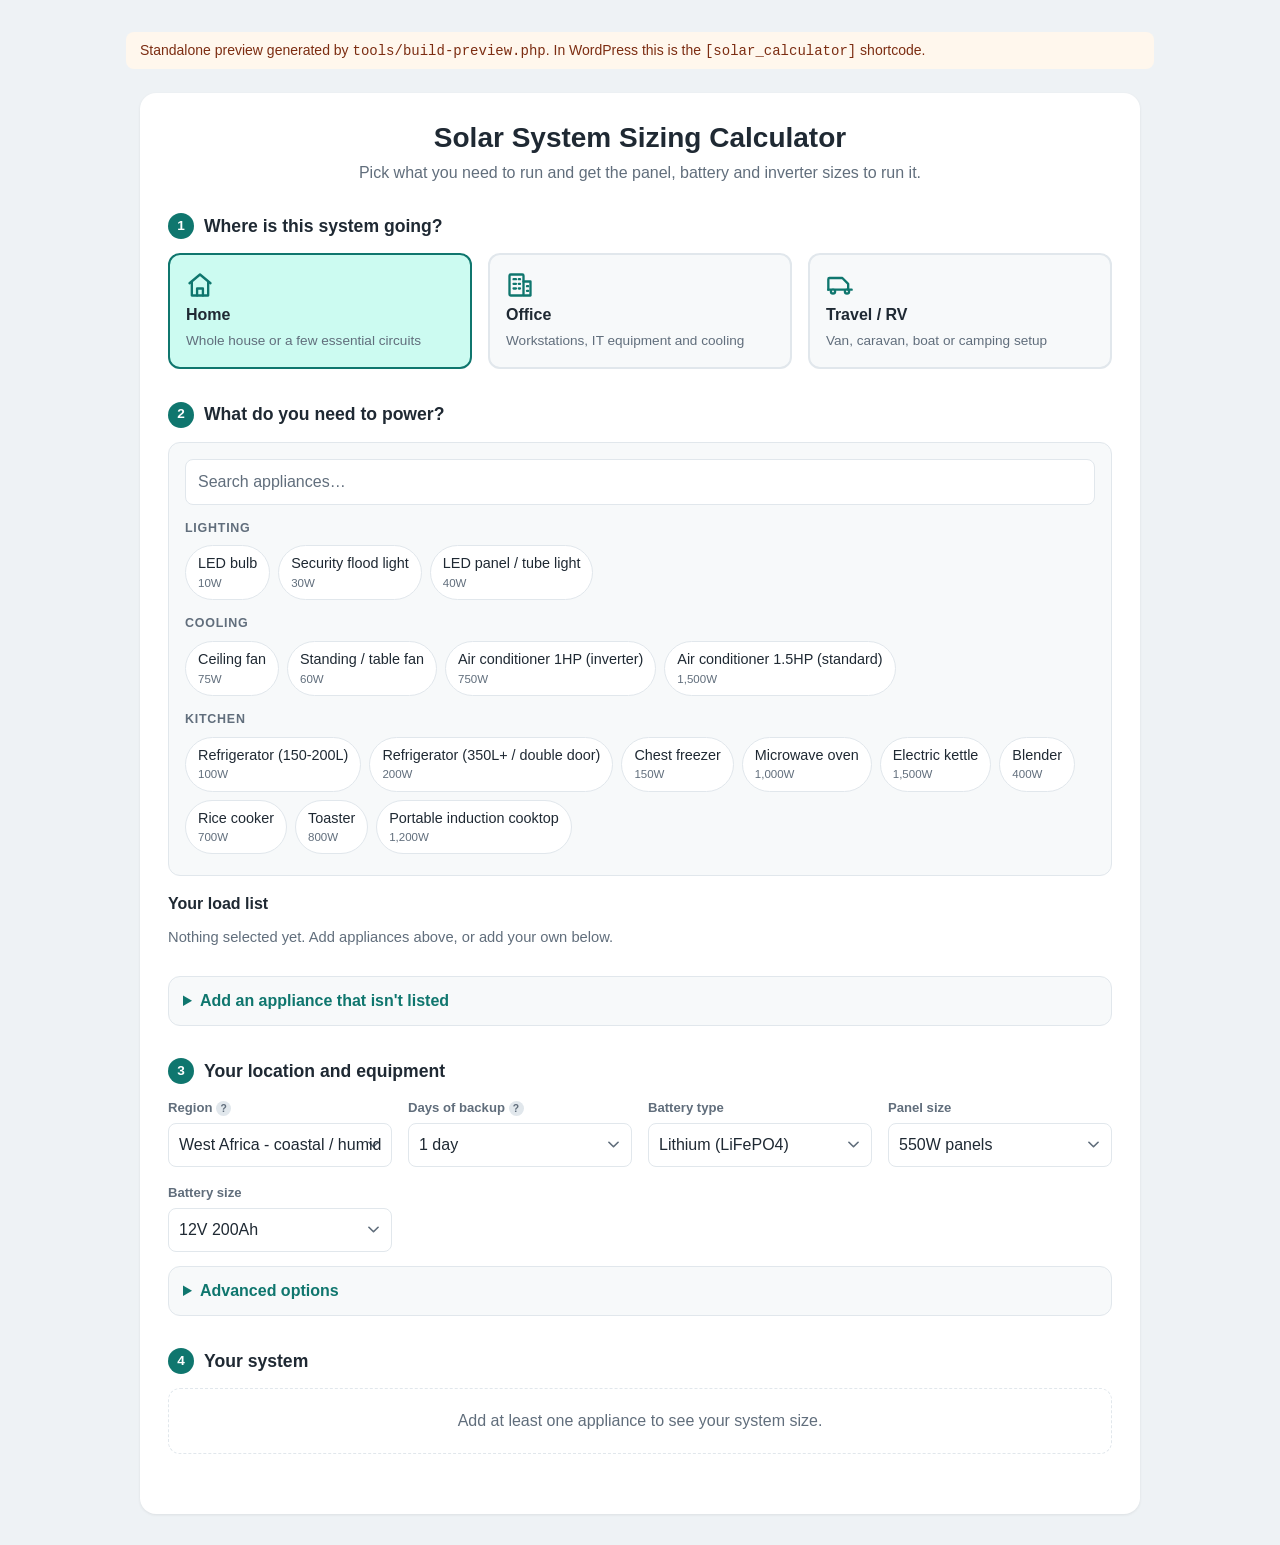
==== commit feb55a3a: "Fix unreadable form text on themes that ignore device dark mode The calculator switched to its dark " ====
--- a/preview/index.html
+++ b/preview/index.html
@@ -47,17 +47,74 @@
 	box-sizing: inherit;
 }
 
-@media (prefers-color-scheme: dark) {
-	.spc:not([data-theme="light"]) {
-		--spc-accent: #2dd4bf;
-		--spc-accent-soft: #134e4a;
-		--spc-accent-ink: #99f6e4;
-		--spc-ink: #e8eef3;
-		--spc-muted: #9aa8b5;
-		--spc-line: #2c3742;
-		--spc-bg: #131a21;
-		--spc-panel: #1a232c;
-	}
+/* Form controls state their text and background colour together, and insist.
+   Themes routinely restyle inputs, and when a theme sets one of the pair while
+   the calculator sets the other the result is text the same colour as its box.
+   -webkit-text-fill-color is needed as well: iOS Safari honours it over color.
+   The class is doubled (.spc.spc) purely to raise specificity above the
+   theme rules these have to beat. */
+.spc.spc input[type="text"],
+.spc.spc input[type="number"],
+.spc.spc input[type="email"],
+.spc.spc input[type="search"],
+.spc.spc select,
+.spc.spc textarea {
+	background-color: var(--spc-bg) !important;
+	color: var(--spc-ink) !important;
+	-webkit-text-fill-color: var(--spc-ink) !important;
+	border-color: var(--spc-line);
+	opacity: 1;
+	font-family: inherit;
+	/* iOS shrinks the page when a focused field is under 16px. */
+	font-size: max(16px, 0.94rem);
+}
+
+.spc.spc input::placeholder,
+.spc.spc textarea::placeholder {
+	color: var(--spc-muted) !important;
+	-webkit-text-fill-color: var(--spc-muted) !important;
+	opacity: 1;
+}
+
+/* Some themes hide the native select arrow without drawing a replacement. */
+.spc select {
+	-webkit-appearance: none;
+	-moz-appearance: none;
+	appearance: none;
+	padding-right: 34px;
+	background-image: url('data:image/svg+xml;utf8,<svg xmlns="http://www.w3.org/2000/svg" viewBox="0 0 12 8" fill="none" stroke="%23616e7c" stroke-width="1.8" stroke-linecap="round" stroke-linejoin="round"><path d="M1 1.5 6 6.5l5-5"/></svg>');
+	background-repeat: no-repeat;
+	background-position: right 12px center;
+	background-size: 11px;
+}
+
+.spc[data-theme="dark"] select {
+	background-image: url('data:image/svg+xml;utf8,<svg xmlns="http://www.w3.org/2000/svg" viewBox="0 0 12 8" fill="none" stroke="%239aa8b5" stroke-width="1.8" stroke-linecap="round" stroke-linejoin="round"><path d="M1 1.5 6 6.5l5-5"/></svg>');
+}
+
+/* Chips are buttons, so they need the same treatment against theme resets. */
+.spc .spc-chip,
+.spc .spc-profile {
+	-webkit-appearance: none;
+	appearance: none;
+	text-transform: none;
+	letter-spacing: normal;
+}
+
+/* The dark palette is applied from the page's own background colour, which the
+   script measures and stamps onto .spc as data-theme. It deliberately does NOT
+   key off prefers-color-scheme: most WordPress themes ignore the device
+   setting, so honouring it here turned the calculator dark inside a light
+   theme and left the theme's dark text on dark inputs. */
+.spc[data-theme="dark"] {
+	--spc-accent: #2dd4bf;
+	--spc-accent-soft: #134e4a;
+	--spc-accent-ink: #99f6e4;
+	--spc-ink: #e8eef3;
+	--spc-muted: #9aa8b5;
+	--spc-line: #2c3742;
+	--spc-bg: #131a21;
+	--spc-panel: #1a232c;
 }
 
 /* ------------------------------------------------------------- header */
@@ -116,10 +173,8 @@
 	font-weight: 700;
 }
 
-@media (prefers-color-scheme: dark) {
-	.spc:not([data-theme="light"]) .spc-step-num {
-		color: #06231f;
-	}
+.spc[data-theme="dark"] .spc-step-num {
+	color: #06231f;
 }
 
 /* ----------------------------------------------------------- profiles */
@@ -213,7 +268,7 @@
 	padding: 10px 12px;
 	border: 1px solid var(--spc-line);
 	border-radius: 8px;
-	background: var(--spc-bg);
+	background-color: var(--spc-bg);
 	color: var(--spc-ink);
 	font: inherit;
 }
@@ -357,7 +412,7 @@
 	padding: 6px 8px;
 	border: 1px solid var(--spc-line);
 	border-radius: 6px;
-	background: var(--spc-bg);
+	background-color: var(--spc-bg);
 	color: var(--spc-ink);
 	font: inherit;
 	font-size: 0.9rem;
@@ -460,7 +515,7 @@
 	padding: 8px 10px;
 	border: 1px solid var(--spc-line);
 	border-radius: 6px;
-	background: var(--spc-bg);
+	background-color: var(--spc-bg);
 	color: var(--spc-ink);
 	font: inherit;
 	font-size: 0.92rem;
@@ -516,7 +571,7 @@
 	padding: 9px 10px;
 	border: 1px solid var(--spc-line);
 	border-radius: 8px;
-	background: var(--spc-bg);
+	background-color: var(--spc-bg);
 	color: var(--spc-ink);
 	font: inherit;
 	font-size: 0.94rem;
@@ -1400,6 +1455,78 @@
 		return C.battery_units[2];
 	}
 
+	/**
+	 * Decide whether the calculator sits on a light or a dark page.
+	 *
+	 * Walks up from the calculator looking for the first ancestor that actually
+	 * paints a background, and measures how bright it is. This is checked
+	 * against the page rather than the device's dark-mode preference, because
+	 * most WordPress themes ignore that preference — trusting it turned the
+	 * calculator dark inside a light theme, leaving the theme's dark text
+	 * sitting on dark input boxes.
+	 *
+	 * @param {Element} root The .spc element.
+	 * @return {string} 'dark' or 'light'.
+	 */
+	function detectTheme(root) {
+		// Start at the parent: .spc paints its own background from the palette
+		// we are trying to choose, so measuring itself would be circular.
+		var node = root.parentElement;
+
+		while (node) {
+			var background = window.getComputedStyle(node).backgroundColor;
+			var rgb = parseColor(background);
+
+			// Skip transparent ancestors - they show whatever is behind them.
+			if (rgb && rgb.a > 0.1) {
+				return luminance(rgb) < 0.5 ? 'dark' : 'light';
+			}
+			node = node.parentElement;
+		}
+
+		// Nothing in the chain paints a background: assume a white page, which
+		// is what a browser renders by default.
+		return 'light';
+	}
+
+	/**
+	 * Parse an rgb()/rgba() colour as returned by getComputedStyle.
+	 *
+	 * @param {string} value Computed colour.
+	 * @return {Object|null} {r, g, b, a} or null when unparseable.
+	 */
+	function parseColor(value) {
+		var match = /^rgba?\(([^)]+)\)$/.exec((value || '').trim());
+		if (!match) {
+			return null;
+		}
+
+		var parts = match[1].split(/[,\s/]+/).filter(function (part) {
+			return part !== '';
+		}).map(parseFloat);
+
+		if (parts.length < 3 || parts.some(isNaN)) {
+			return null;
+		}
+
+		return { r: parts[0], g: parts[1], b: parts[2], a: parts.length > 3 ? parts[3] : 1 };
+	}
+
+	/**
+	 * Relative luminance, 0 (black) to 1 (white).
+	 *
+	 * @param {Object} rgb Colour channels.
+	 * @return {number}
+	 */
+	function luminance(rgb) {
+		var channels = [rgb.r, rgb.g, rgb.b].map(function (channel) {
+			var c = channel / 255;
+			return c <= 0.03928 ? c / 12.92 : Math.pow((c + 0.055) / 1.055, 2.4);
+		});
+
+		return 0.2126 * channels[0] + 0.7152 * channels[1] + 0.0722 * channels[2];
+	}
+
 	function escapeHtml(text) {
 		var div = document.createElement('div');
 		div.textContent = text == null ? '' : String(text);
@@ -1626,6 +1753,20 @@
 		this.qa = function (selector) {
 			return Array.prototype.slice.call(root.querySelectorAll(selector));
 		};
+
+		// Match the surrounding page unless the shortcode pinned a theme.
+		if (!root.hasAttribute('data-theme')) {
+			var applyTheme = function () {
+				root.setAttribute('data-theme', detectTheme(root));
+			};
+			applyTheme();
+			// Caching and optimisation plugins often load the theme's CSS
+			// asynchronously, so the page can still be unstyled at this point.
+			// Measure again once everything has arrived.
+			if (document.readyState !== 'complete') {
+				window.addEventListener('load', applyTheme, { once: true });
+			}
+		}
 
 		this.bind();
 		this.renderLibrary();
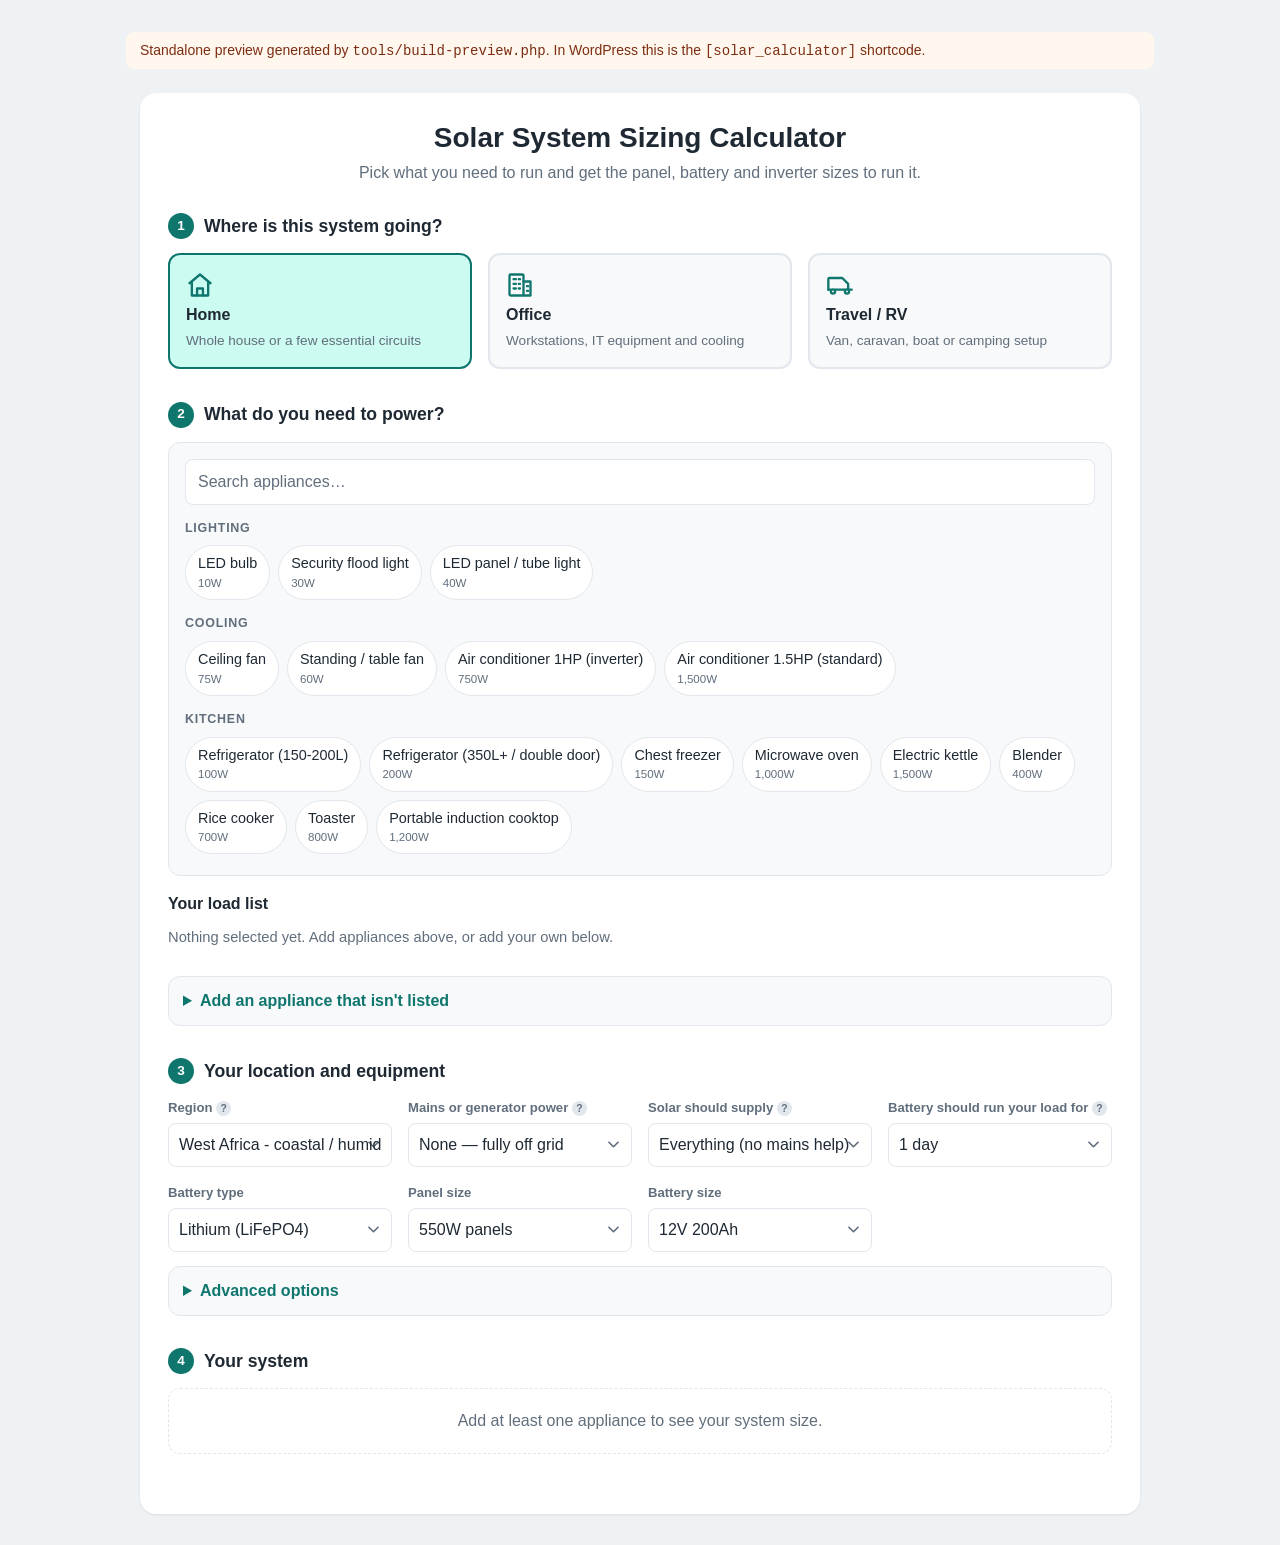
==== commit dd5611ad: "Support intermittent mains power, with battery charging from the grid Sizing assumed fully off-grid," ====
--- a/preview/index.html
+++ b/preview/index.html
@@ -535,6 +535,26 @@
 	align-items: center;
 	gap: 6px !important;
 	padding-bottom: 8px;
+}
+
+.spc-check-block {
+	display: flex;
+	align-items: center;
+	gap: 8px;
+	min-height: 40px;
+	font-size: 0.94rem;
+}
+
+.spc-check-block input[type="checkbox"] {
+	width: 18px;
+	height: 18px;
+	margin: 0;
+	accent-color: var(--spc-accent);
+	flex: 0 0 auto;
+}
+
+.spc-card-mains {
+	border-color: var(--spc-accent);
 }
 
 .spc-custom-error {
@@ -1160,13 +1180,92 @@
 						</label>
 
 						<label class="spc-field">
-							<span class="spc-field-label">Days of backup <span class="spc-hint" title="How many days the batteries should carry the load with no sun at all">?</span></span>
-							<select class="spc-autonomy">
-								<option value="0.5">Half a day (evening only)</option>
-								<option value="1" selected>1 day</option>
-								<option value="2">2 days</option>
-								<option value="3">3 days</option>
-							</select>
+							<span class="spc-field-label">
+								Mains or generator power
+								<span class="spc-hint" title="Hours per day you get grid or generator power. In many places this is only part of the day.">?</span>
+							</span>
+							<select class="spc-grid-hours">
+								<option value="0" selected>None &mdash; fully off grid</option>
+																																												<option value="2">
+											2 hours a day										</option>
+																																				<option value="4">
+											4 hours a day										</option>
+																																				<option value="6">
+											6 hours a day										</option>
+																																				<option value="8">
+											8 hours a day										</option>
+																																				<option value="10">
+											10 hours a day										</option>
+																																				<option value="12">
+											12 hours a day										</option>
+																																				<option value="16">
+											16 hours a day										</option>
+																																				<option value="20">
+											20 hours a day										</option>
+																																				<option value="24">
+											24 hours a day (always on)										</option>
+																								</select>
+						</label>
+
+						<label class="spc-field spc-field-gridcharge" hidden>
+							<span class="spc-field-label">
+								While mains is on
+								<span class="spc-hint" title="A hybrid inverter/charger runs your appliances from the mains and refills the batteries at the same time.">?</span>
+							</span>
+							<span class="spc-check spc-check-block">
+								<input type="checkbox" class="spc-grid-charges" checked>
+								<span>Charge the batteries too</span>
+							</span>
+						</label>
+
+						<label class="spc-field">
+							<span class="spc-field-label">
+								Solar should supply
+								<span class="spc-hint" title="How much of your daily energy you want from solar. The rest comes from mains or a generator.">?</span>
+							</span>
+							<select class="spc-solar-share">
+																	<option value="100"  selected="selected">
+										Everything (no mains help)									</option>
+																	<option value="75" >
+										Most of it (about 75%)									</option>
+																	<option value="50" >
+										Half of it									</option>
+																	<option value="25" >
+										A quarter (cut the bill)									</option>
+															</select>
+						</label>
+
+						<label class="spc-field">
+							<span class="spc-field-label">
+								Battery should run your load for
+								<span class="spc-hint" title="The longest stretch the batteries alone must carry the load, with no sun and no mains.">?</span>
+							</span>
+							<select class="spc-backup">
+																	<option value="4" >
+										4 hours									</option>
+																	<option value="6" >
+										6 hours									</option>
+																	<option value="8" >
+										8 hours									</option>
+																	<option value="10" >
+										10 hours									</option>
+																	<option value="12" >
+										12 hours									</option>
+																	<option value="14" >
+										14 hours									</option>
+																	<option value="16" >
+										16 hours									</option>
+																	<option value="18" >
+										18 hours									</option>
+																	<option value="20" >
+										20 hours									</option>
+																	<option value="24"  selected="selected">
+										1 day									</option>
+																	<option value="48" >
+										2 days									</option>
+																	<option value="72" >
+										3 days									</option>
+															</select>
 						</label>
 
 						<label class="spc-field">
@@ -1332,7 +1431,7 @@
 									<div><dt>Nameplate energy</dt><dd class="spc-r-bank-kwh">0 kWh</dd></div>
 									<div><dt>Usable energy</dt><dd class="spc-r-usable">0 kWh</dd></div>
 									<div><dt>Wiring</dt><dd class="spc-r-batt-config">&mdash;</dd></div>
-									<div><dt>Runs your load for</dt><dd class="spc-r-backup">0 h</dd></div>
+									<div><dt>Runs your load for</dt><dd class="spc-r-runtime">0 h</dd></div>
 								</dl>
 							</article>
 
@@ -1354,6 +1453,19 @@
 									<div><dt>Calculated current</dt><dd class="spc-r-controller-calc">0 A</dd></div>
 									<div><dt>Array voltage side</dt><dd class="spc-r-voltage-2">12V</dd></div>
 								</dl>
+							</article>
+
+							<article class="spc-card spc-card-mains" hidden>
+								<h4>Charging from mains</h4>
+								<p class="spc-card-lead"><strong class="spc-r-charger">0</strong> A charger</p>
+								<dl>
+									<div><dt>Mains window</dt><dd class="spc-r-grid-hours">0 h/day</dd></div>
+									<div><dt>Full recharge takes</dt><dd class="spc-r-refill">0 h</dd></div>
+									<div><dt>Most this bank accepts</dt><dd class="spc-r-charger-safe">0 A</dd></div>
+									<div><dt>Energy from solar</dt><dd class="spc-r-mix-solar">0 kWh/day</dd></div>
+									<div><dt>Energy from mains</dt><dd class="spc-r-mix-grid">0 kWh/day</dd></div>
+								</dl>
+								<p class="spc-card-note">A hybrid inverter/charger does this automatically — it runs your appliances from the mains and refills the batteries at the same time.</p>
 							</article>
 
 							<article class="spc-card spc-card-impact">
@@ -1398,7 +1510,7 @@
 			</div>
 		</div>
 		
-<script>window.SPC_DATA = {"appliances":[{"duty":1,"surge":1,"dc":false,"group":"Lighting","id":"led_bulb","name":"LED bulb","profiles":["home","office"],"watts":10,"hours":5},{"duty":1,"surge":1,"dc":false,"group":"Lighting","id":"security_light","name":"Security flood light","profiles":["home","office"],"watts":30,"hours":12},{"duty":1,"surge":1,"dc":false,"group":"Lighting","id":"panel_light","name":"LED panel / tube light","profiles":["home","office"],"watts":40,"hours":8},{"duty":1,"surge":1.5,"dc":false,"group":"Cooling","id":"ceiling_fan","name":"Ceiling fan","profiles":["home","office"],"watts":75,"hours":8},{"duty":1,"surge":1.5,"dc":false,"group":"Cooling","id":"standing_fan","name":"Standing / table fan","profiles":["home","office"],"watts":60,"hours":6},{"duty":0.7,"surge":1.5,"dc":false,"group":"Cooling","id":"ac_1hp_inv","name":"Air conditioner 1HP (inverter)","profiles":["home","office"],"watts":750,"hours":6},{"duty":0.8,"surge":3,"dc":false,"group":"Cooling","id":"ac_15hp","name":"Air conditioner 1.5HP (standard)","profiles":["home","office"],"watts":1500,"hours":6},{"duty":0.35,"surge":3,"dc":false,"group":"Kitchen","id":"fridge_small","name":"Refrigerator (150-200L)","profiles":["home","office"],"watts":100,"hours":24},{"duty":0.4,"surge":3,"dc":false,"group":"Kitchen","id":"fridge_large","name":"Refrigerator (350L+ / double door)","profiles":["home"],"watts":200,"hours":24},{"duty":0.4,"surge":3,"dc":false,"group":"Kitchen","id":"freezer","name":"Chest freezer","profiles":["home"],"watts":150,"hours":24},{"duty":1,"surge":1.5,"dc":false,"group":"Kitchen","id":"microwave","name":"Microwave oven","profiles":["home","office"],"watts":1000,"hours":0.3},{"duty":1,"surge":1,"dc":false,"group":"Kitchen","id":"kettle","name":"Electric kettle","profiles":["home","office"],"watts":1500,"hours":0.3},{"duty":1,"surge":2,"dc":false,"group":"Kitchen","id":"blender","name":"Blender","profiles":["home"],"watts":400,"hours":0.2},{"duty":1,"surge":1,"dc":false,"group":"Kitchen","id":"rice_cooker","name":"Rice cooker","profiles":["home"],"watts":700,"hours":0.5},{"duty":1,"surge":1,"dc":false,"group":"Kitchen","id":"toaster","name":"Toaster","profiles":["home"],"watts":800,"hours":0.2},{"duty":1,"surge":1,"dc":false,"group":"Electronics","id":"tv_32","name":"LED TV 32\"","profiles":["home","office"],"watts":50,"hours":5},{"duty":1,"surge":1,"dc":false,"group":"Electronics","id":"tv_55","name":"LED TV 55\"","profiles":["home"],"watts":120,"hours":5},{"duty":1,"surge":1,"dc":false,"group":"Electronics","id":"decoder","name":"Decoder / set-top box","profiles":["home"],"watts":25,"hours":5},{"duty":1,"surge":1,"dc":false,"group":"Electronics","id":"router","name":"Wi-Fi router / modem","profiles":["home","office","travel"],"watts":12,"hours":24},{"duty":1,"surge":1,"dc":false,"group":"Electronics","id":"laptop","name":"Laptop","profiles":["home","office","travel"],"watts":65,"hours":6},{"duty":1,"surge":1,"dc":false,"group":"Electronics","id":"phone_charger","name":"Phone charger","profiles":["home","office","travel"],"watts":8,"hours":3},{"duty":1,"surge":1,"dc":false,"group":"Electronics","id":"cctv","name":"CCTV camera","profiles":["home","office"],"watts":10,"hours":24},{"duty":1,"surge":3,"dc":false,"group":"Utility","id":"washing_machine","name":"Washing machine","profiles":["home"],"watts":500,"hours":1},{"duty":1,"surge":1,"dc":false,"group":"Utility","id":"iron","name":"Clothes iron","profiles":["home"],"watts":1200,"hours":0.5},{"duty":1,"surge":1,"dc":false,"group":"Utility","id":"hair_dryer","name":"Hair dryer","profiles":["home"],"watts":1200,"hours":0.2},{"duty":1,"surge":3,"dc":false,"group":"Utility","id":"water_pump","name":"Water pump (0.5HP)","profiles":["home"],"watts":375,"hours":1},{"duty":0.6,"surge":1,"dc":false,"group":"Utility","id":"space_heater","name":"Electric space heater","profiles":["home","office"],"watts":1500,"hours":2},{"duty":1,"surge":1.5,"dc":false,"group":"Workstation","id":"desktop_pc","name":"Desktop PC + monitor","profiles":["office","home"],"watts":200,"hours":8},{"duty":1,"surge":1,"dc":false,"group":"Workstation","id":"laptop_dock","name":"Laptop + external monitor","profiles":["office"],"watts":120,"hours":8},{"duty":1,"surge":1,"dc":false,"group":"Workstation","id":"monitor","name":"Monitor 24\"","profiles":["office"],"watts":30,"hours":8},{"duty":1,"surge":2,"dc":false,"group":"Office kit","id":"laser_printer","name":"Laser printer","profiles":["office"],"watts":500,"hours":0.5},{"duty":1,"surge":1.5,"dc":false,"group":"Office kit","id":"inkjet_printer","name":"Inkjet printer","profiles":["office","home"],"watts":30,"hours":0.5},{"duty":0.5,"surge":2,"dc":false,"group":"Office kit","id":"photocopier","name":"Photocopier","profiles":["office"],"watts":1200,"hours":1},{"duty":1,"surge":1,"dc":false,"group":"Office kit","id":"scanner","name":"Scanner","profiles":["office"],"watts":20,"hours":1},{"duty":1,"surge":1.5,"dc":false,"group":"Office kit","id":"projector","name":"Projector","profiles":["office"],"watts":300,"hours":3},{"duty":1,"surge":1,"dc":false,"group":"IT","id":"net_switch","name":"Network switch","profiles":["office"],"watts":20,"hours":24},{"duty":1,"surge":1.5,"dc":false,"group":"IT","id":"server","name":"Small server / NAS","profiles":["office"],"watts":350,"hours":24},{"duty":1,"surge":1,"dc":false,"group":"IT","id":"voip_phone","name":"VoIP desk phone","profiles":["office"],"watts":6,"hours":8},{"duty":0.4,"surge":2,"dc":false,"group":"Office kit","id":"water_dispenser","name":"Water dispenser (hot & cold)","profiles":["office","home"],"watts":550,"hours":8},{"duty":1,"surge":1,"dc":false,"group":"Office kit","id":"coffee_machine","name":"Coffee machine","profiles":["office","home"],"watts":900,"hours":0.3},{"duty":1,"surge":1,"dc":true,"group":"Lighting","id":"rv_led","name":"12V LED strip lighting","profiles":["travel"],"watts":5,"hours":5},{"duty":0.4,"surge":3,"dc":true,"group":"Cooling","id":"rv_fridge","name":"12V compressor fridge","profiles":["travel"],"watts":45,"hours":24},{"duty":0.5,"surge":2,"dc":true,"group":"Cooling","id":"cooler_box","name":"Portable cooler box","profiles":["travel"],"watts":60,"hours":24},{"duty":1,"surge":1.5,"dc":true,"group":"Cooling","id":"vent_fan","name":"Roof vent fan","profiles":["travel"],"watts":30,"hours":6},{"duty":1,"surge":2,"dc":true,"group":"Utility","id":"rv_pump","name":"12V water pump","profiles":["travel"],"watts":50,"hours":0.5},{"duty":0.5,"surge":4,"dc":true,"group":"Utility","id":"diesel_heater","name":"Diesel air heater","profiles":["travel"],"watts":30,"hours":6},{"duty":1,"surge":2,"dc":true,"group":"Utility","id":"air_compressor","name":"12V air compressor","profiles":["travel"],"watts":180,"hours":0.2},{"duty":1,"surge":1.5,"dc":false,"group":"Electronics","id":"starlink","name":"Satellite internet (Starlink)","profiles":["travel","office"],"watts":60,"hours":8},{"duty":1,"surge":1,"dc":false,"group":"Medical","id":"cpap","name":"CPAP machine (no humidifier)","profiles":["travel","home"],"watts":60,"hours":8},{"duty":1,"surge":1,"dc":false,"group":"Electronics","id":"camera_charger","name":"Camera battery charger","profiles":["travel"],"watts":30,"hours":2},{"duty":1,"surge":1,"dc":false,"group":"Electronics","id":"drone_charger","name":"Drone battery charger","profiles":["travel"],"watts":80,"hours":1.5},{"duty":1,"surge":1,"dc":false,"group":"Electronics","id":"portable_tv","name":"Portable TV","profiles":["travel"],"watts":40,"hours":3},{"duty":1,"surge":1,"dc":false,"group":"Kitchen","id":"induction_hob","name":"Portable induction cooktop","profiles":["travel","home"],"watts":1200,"hours":0.5},{"duty":0.5,"surge":1,"dc":false,"group":"Utility","id":"electric_blanket","name":"Electric blanket","profiles":["travel","home"],"watts":60,"hours":6}],"profiles":{"home":{"label":"Home","blurb":"Whole house or a few essential circuits","icon":"home","autonomy":1},"office":{"label":"Office","blurb":"Workstations, IT equipment and cooling","icon":"office","autonomy":1},"travel":{"label":"Travel / RV","blurb":"Van, caravan, boat or camping setup","icon":"van","autonomy":2}},"regions":[{"id":"wafrica_north","name":"West Africa - northern / Sahel","psh":5.8},{"id":"wafrica_south","name":"West Africa - coastal / humid","psh":4.5},{"id":"eafrica","name":"East Africa / Horn of Africa","psh":5.5},{"id":"safrica","name":"Southern Africa","psh":5.5},{"id":"nafrica_me","name":"North Africa / Middle East","psh":5.7},{"id":"south_asia","name":"South Asia (India, Pakistan)","psh":5},{"id":"sea","name":"South East Asia","psh":4.2},{"id":"aus","name":"Australia","psh":5},{"id":"us_southwest","name":"US Southwest","psh":5.7},{"id":"us_central","name":"US Central / Southeast","psh":4.5},{"id":"us_north","name":"US North / Canada","psh":3.5},{"id":"latam","name":"Latin America","psh":4.8},{"id":"south_europe","name":"Southern Europe","psh":4.2},{"id":"north_europe","name":"Northern Europe / UK","psh":2.6}],"batteries":{"lithium":{"label":"Lithium (LiFePO4)","dod":0.8,"efficiency":0.95,"cycles":4000,"cost_kwh":400},"agm":{"label":"AGM / Gel sealed","dod":0.5,"efficiency":0.85,"cycles":700,"cost_kwh":250},"tubular":{"label":"Tubular deep cycle","dod":0.5,"efficiency":0.85,"cycles":1500,"cost_kwh":220},"flooded":{"label":"Flooded lead-acid","dod":0.5,"efficiency":0.8,"cycles":500,"cost_kwh":160}},"constants":{"inverter_efficiency":{"pure_sine":0.9,"modified_sine":0.85},"controller_efficiency":{"mppt":0.95,"pwm":0.75},"array_derate":0.85,"safety_factor":1.25,"power_factor":0.8,"simultaneity":0.7,"co2_per_kwh":0.45,"co2_per_tree_year":21,"generator_l_per_kwh":0.4,"inverter_sizes":[300,600,1000,1500,2000,2500,3000,4000,5000,6000,8000,10000,12000,15000,20000],"controller_sizes":[10,20,30,40,50,60,80,100,120,150,200],"panel_sizes":[100,150,200,250,300,330,400,450,550,600],"battery_units":[{"id":"12v100","label":"12V 100Ah","volts":12,"ah":100},{"id":"12v150","label":"12V 150Ah","volts":12,"ah":150},{"id":"12v200","label":"12V 200Ah","volts":12,"ah":200},{"id":"12v220","label":"12V 220Ah","volts":12,"ah":220},{"id":"24v100","label":"24V 100Ah","volts":24,"ah":100},{"id":"48v100","label":"48V 100Ah","volts":48,"ah":100},{"id":"48v200","label":"48V 200Ah","volts":48,"ah":200}]},"settings":{"currency":"$","showCosts":true,"costPvWatt":0.9,"costInverterKw":300,"costInstallPct":25,"enableEmail":false,"ctaText":"","ctaUrl":"","defaultRegion":"wafrica_south","defaultBattery":"lithium","defaultPanel":550},"ajaxUrl":"/wp-admin/admin-ajax.php","nonce":"preview-nonce"};</script>
+<script>window.SPC_DATA = {"appliances":[{"duty":1,"surge":1,"dc":false,"group":"Lighting","id":"led_bulb","name":"LED bulb","profiles":["home","office"],"watts":10,"hours":5},{"duty":1,"surge":1,"dc":false,"group":"Lighting","id":"security_light","name":"Security flood light","profiles":["home","office"],"watts":30,"hours":12},{"duty":1,"surge":1,"dc":false,"group":"Lighting","id":"panel_light","name":"LED panel / tube light","profiles":["home","office"],"watts":40,"hours":8},{"duty":1,"surge":1.5,"dc":false,"group":"Cooling","id":"ceiling_fan","name":"Ceiling fan","profiles":["home","office"],"watts":75,"hours":8},{"duty":1,"surge":1.5,"dc":false,"group":"Cooling","id":"standing_fan","name":"Standing / table fan","profiles":["home","office"],"watts":60,"hours":6},{"duty":0.7,"surge":1.5,"dc":false,"group":"Cooling","id":"ac_1hp_inv","name":"Air conditioner 1HP (inverter)","profiles":["home","office"],"watts":750,"hours":6},{"duty":0.8,"surge":3,"dc":false,"group":"Cooling","id":"ac_15hp","name":"Air conditioner 1.5HP (standard)","profiles":["home","office"],"watts":1500,"hours":6},{"duty":0.35,"surge":3,"dc":false,"group":"Kitchen","id":"fridge_small","name":"Refrigerator (150-200L)","profiles":["home","office"],"watts":100,"hours":24},{"duty":0.4,"surge":3,"dc":false,"group":"Kitchen","id":"fridge_large","name":"Refrigerator (350L+ / double door)","profiles":["home"],"watts":200,"hours":24},{"duty":0.4,"surge":3,"dc":false,"group":"Kitchen","id":"freezer","name":"Chest freezer","profiles":["home"],"watts":150,"hours":24},{"duty":1,"surge":1.5,"dc":false,"group":"Kitchen","id":"microwave","name":"Microwave oven","profiles":["home","office"],"watts":1000,"hours":0.3},{"duty":1,"surge":1,"dc":false,"group":"Kitchen","id":"kettle","name":"Electric kettle","profiles":["home","office"],"watts":1500,"hours":0.3},{"duty":1,"surge":2,"dc":false,"group":"Kitchen","id":"blender","name":"Blender","profiles":["home"],"watts":400,"hours":0.2},{"duty":1,"surge":1,"dc":false,"group":"Kitchen","id":"rice_cooker","name":"Rice cooker","profiles":["home"],"watts":700,"hours":0.5},{"duty":1,"surge":1,"dc":false,"group":"Kitchen","id":"toaster","name":"Toaster","profiles":["home"],"watts":800,"hours":0.2},{"duty":1,"surge":1,"dc":false,"group":"Electronics","id":"tv_32","name":"LED TV 32\"","profiles":["home","office"],"watts":50,"hours":5},{"duty":1,"surge":1,"dc":false,"group":"Electronics","id":"tv_55","name":"LED TV 55\"","profiles":["home"],"watts":120,"hours":5},{"duty":1,"surge":1,"dc":false,"group":"Electronics","id":"decoder","name":"Decoder / set-top box","profiles":["home"],"watts":25,"hours":5},{"duty":1,"surge":1,"dc":false,"group":"Electronics","id":"router","name":"Wi-Fi router / modem","profiles":["home","office","travel"],"watts":12,"hours":24},{"duty":1,"surge":1,"dc":false,"group":"Electronics","id":"laptop","name":"Laptop","profiles":["home","office","travel"],"watts":65,"hours":6},{"duty":1,"surge":1,"dc":false,"group":"Electronics","id":"phone_charger","name":"Phone charger","profiles":["home","office","travel"],"watts":8,"hours":3},{"duty":1,"surge":1,"dc":false,"group":"Electronics","id":"cctv","name":"CCTV camera","profiles":["home","office"],"watts":10,"hours":24},{"duty":1,"surge":3,"dc":false,"group":"Utility","id":"washing_machine","name":"Washing machine","profiles":["home"],"watts":500,"hours":1},{"duty":1,"surge":1,"dc":false,"group":"Utility","id":"iron","name":"Clothes iron","profiles":["home"],"watts":1200,"hours":0.5},{"duty":1,"surge":1,"dc":false,"group":"Utility","id":"hair_dryer","name":"Hair dryer","profiles":["home"],"watts":1200,"hours":0.2},{"duty":1,"surge":3,"dc":false,"group":"Utility","id":"water_pump","name":"Water pump (0.5HP)","profiles":["home"],"watts":375,"hours":1},{"duty":0.6,"surge":1,"dc":false,"group":"Utility","id":"space_heater","name":"Electric space heater","profiles":["home","office"],"watts":1500,"hours":2},{"duty":1,"surge":1.5,"dc":false,"group":"Workstation","id":"desktop_pc","name":"Desktop PC + monitor","profiles":["office","home"],"watts":200,"hours":8},{"duty":1,"surge":1,"dc":false,"group":"Workstation","id":"laptop_dock","name":"Laptop + external monitor","profiles":["office"],"watts":120,"hours":8},{"duty":1,"surge":1,"dc":false,"group":"Workstation","id":"monitor","name":"Monitor 24\"","profiles":["office"],"watts":30,"hours":8},{"duty":1,"surge":2,"dc":false,"group":"Office kit","id":"laser_printer","name":"Laser printer","profiles":["office"],"watts":500,"hours":0.5},{"duty":1,"surge":1.5,"dc":false,"group":"Office kit","id":"inkjet_printer","name":"Inkjet printer","profiles":["office","home"],"watts":30,"hours":0.5},{"duty":0.5,"surge":2,"dc":false,"group":"Office kit","id":"photocopier","name":"Photocopier","profiles":["office"],"watts":1200,"hours":1},{"duty":1,"surge":1,"dc":false,"group":"Office kit","id":"scanner","name":"Scanner","profiles":["office"],"watts":20,"hours":1},{"duty":1,"surge":1.5,"dc":false,"group":"Office kit","id":"projector","name":"Projector","profiles":["office"],"watts":300,"hours":3},{"duty":1,"surge":1,"dc":false,"group":"IT","id":"net_switch","name":"Network switch","profiles":["office"],"watts":20,"hours":24},{"duty":1,"surge":1.5,"dc":false,"group":"IT","id":"server","name":"Small server / NAS","profiles":["office"],"watts":350,"hours":24},{"duty":1,"surge":1,"dc":false,"group":"IT","id":"voip_phone","name":"VoIP desk phone","profiles":["office"],"watts":6,"hours":8},{"duty":0.4,"surge":2,"dc":false,"group":"Office kit","id":"water_dispenser","name":"Water dispenser (hot & cold)","profiles":["office","home"],"watts":550,"hours":8},{"duty":1,"surge":1,"dc":false,"group":"Office kit","id":"coffee_machine","name":"Coffee machine","profiles":["office","home"],"watts":900,"hours":0.3},{"duty":1,"surge":1,"dc":true,"group":"Lighting","id":"rv_led","name":"12V LED strip lighting","profiles":["travel"],"watts":5,"hours":5},{"duty":0.4,"surge":3,"dc":true,"group":"Cooling","id":"rv_fridge","name":"12V compressor fridge","profiles":["travel"],"watts":45,"hours":24},{"duty":0.5,"surge":2,"dc":true,"group":"Cooling","id":"cooler_box","name":"Portable cooler box","profiles":["travel"],"watts":60,"hours":24},{"duty":1,"surge":1.5,"dc":true,"group":"Cooling","id":"vent_fan","name":"Roof vent fan","profiles":["travel"],"watts":30,"hours":6},{"duty":1,"surge":2,"dc":true,"group":"Utility","id":"rv_pump","name":"12V water pump","profiles":["travel"],"watts":50,"hours":0.5},{"duty":0.5,"surge":4,"dc":true,"group":"Utility","id":"diesel_heater","name":"Diesel air heater","profiles":["travel"],"watts":30,"hours":6},{"duty":1,"surge":2,"dc":true,"group":"Utility","id":"air_compressor","name":"12V air compressor","profiles":["travel"],"watts":180,"hours":0.2},{"duty":1,"surge":1.5,"dc":false,"group":"Electronics","id":"starlink","name":"Satellite internet (Starlink)","profiles":["travel","office"],"watts":60,"hours":8},{"duty":1,"surge":1,"dc":false,"group":"Medical","id":"cpap","name":"CPAP machine (no humidifier)","profiles":["travel","home"],"watts":60,"hours":8},{"duty":1,"surge":1,"dc":false,"group":"Electronics","id":"camera_charger","name":"Camera battery charger","profiles":["travel"],"watts":30,"hours":2},{"duty":1,"surge":1,"dc":false,"group":"Electronics","id":"drone_charger","name":"Drone battery charger","profiles":["travel"],"watts":80,"hours":1.5},{"duty":1,"surge":1,"dc":false,"group":"Electronics","id":"portable_tv","name":"Portable TV","profiles":["travel"],"watts":40,"hours":3},{"duty":1,"surge":1,"dc":false,"group":"Kitchen","id":"induction_hob","name":"Portable induction cooktop","profiles":["travel","home"],"watts":1200,"hours":0.5},{"duty":0.5,"surge":1,"dc":false,"group":"Utility","id":"electric_blanket","name":"Electric blanket","profiles":["travel","home"],"watts":60,"hours":6}],"profiles":{"home":{"label":"Home","blurb":"Whole house or a few essential circuits","icon":"home","backup_hours":24},"office":{"label":"Office","blurb":"Workstations, IT equipment and cooling","icon":"office","backup_hours":12},"travel":{"label":"Travel / RV","blurb":"Van, caravan, boat or camping setup","icon":"van","backup_hours":48}},"regions":[{"id":"wafrica_north","name":"West Africa - northern / Sahel","psh":5.8},{"id":"wafrica_south","name":"West Africa - coastal / humid","psh":4.5},{"id":"eafrica","name":"East Africa / Horn of Africa","psh":5.5},{"id":"safrica","name":"Southern Africa","psh":5.5},{"id":"nafrica_me","name":"North Africa / Middle East","psh":5.7},{"id":"south_asia","name":"South Asia (India, Pakistan)","psh":5},{"id":"sea","name":"South East Asia","psh":4.2},{"id":"aus","name":"Australia","psh":5},{"id":"us_southwest","name":"US Southwest","psh":5.7},{"id":"us_central","name":"US Central / Southeast","psh":4.5},{"id":"us_north","name":"US North / Canada","psh":3.5},{"id":"latam","name":"Latin America","psh":4.8},{"id":"south_europe","name":"Southern Europe","psh":4.2},{"id":"north_europe","name":"Northern Europe / UK","psh":2.6}],"batteries":{"lithium":{"label":"Lithium (LiFePO4)","dod":0.8,"efficiency":0.95,"cycles":4000,"cost_kwh":400,"max_charge_c":0.5},"agm":{"label":"AGM / Gel sealed","dod":0.5,"efficiency":0.85,"cycles":700,"cost_kwh":250,"max_charge_c":0.25},"tubular":{"label":"Tubular deep cycle","dod":0.5,"efficiency":0.85,"cycles":1500,"cost_kwh":220,"max_charge_c":0.2},"flooded":{"label":"Flooded lead-acid","dod":0.5,"efficiency":0.8,"cycles":500,"cost_kwh":160,"max_charge_c":0.15}},"constants":{"inverter_efficiency":{"pure_sine":0.9,"modified_sine":0.85},"controller_efficiency":{"mppt":0.95,"pwm":0.75},"array_derate":0.85,"safety_factor":1.25,"power_factor":0.8,"simultaneity":0.7,"charger_efficiency":0.9,"grid_hour_options":[0,2,4,6,8,10,12,16,20,24],"backup_hour_options":{"4":"4 hours","6":"6 hours","8":"8 hours","10":"10 hours","12":"12 hours","14":"14 hours","16":"16 hours","18":"18 hours","20":"20 hours","24":"1 day","48":"2 days","72":"3 days"},"solar_share_options":{"100":"Everything (no mains help)","75":"Most of it (about 75%)","50":"Half of it","25":"A quarter (cut the bill)"},"co2_per_kwh":0.45,"co2_per_tree_year":21,"generator_l_per_kwh":0.4,"inverter_sizes":[300,600,1000,1500,2000,2500,3000,4000,5000,6000,8000,10000,12000,15000,20000],"controller_sizes":[10,20,30,40,50,60,80,100,120,150,200],"panel_sizes":[100,150,200,250,300,330,400,450,550,600],"battery_units":[{"id":"12v100","label":"12V 100Ah","volts":12,"ah":100},{"id":"12v150","label":"12V 150Ah","volts":12,"ah":150},{"id":"12v200","label":"12V 200Ah","volts":12,"ah":200},{"id":"12v220","label":"12V 220Ah","volts":12,"ah":220},{"id":"24v100","label":"24V 100Ah","volts":24,"ah":100},{"id":"48v100","label":"48V 100Ah","volts":48,"ah":100},{"id":"48v200","label":"48V 200Ah","volts":48,"ah":200}]},"settings":{"currency":"$","showCosts":true,"costPvWatt":0.9,"costInverterKw":300,"costInstallPct":25,"enableEmail":false,"ctaText":"","ctaUrl":"","defaultRegion":"wafrica_south","defaultBattery":"lithium","defaultPanel":550},"ajaxUrl":"/wp-admin/admin-ajax.php","nonce":"preview-nonce"};</script>
 <script>
 /**
  * Solar Power Calculator - front-end.
@@ -1548,7 +1660,16 @@
 		var controllerEff = C.controller_efficiency[config.controller] || C.controller_efficiency.mppt;
 
 		var psh = Math.max(0.5, config.psh);
-		var autonomy = Math.max(0.5, config.autonomy);
+
+		// Backup in hours so intermittent-mains setups can ask for "cover the
+		// 10-hour outage". The older autonomy-in-days input still works.
+		var backupHours = config.backupHours != null
+			? clamp(config.backupHours, 1, 168)
+			: Math.max(0.5, config.autonomy) * 24;
+
+		var gridHours = clamp(config.gridHours || 0, 0, 24);
+		var gridCharges = gridHours > 0 && !!config.gridCharges;
+		var solarShare = clamp(config.solarShare == null ? 1 : config.solarShare, 0.05, 1);
 
 		/* 1. Daily energy */
 		var acWh = 0;
@@ -1588,10 +1709,14 @@
 		// AC loads pay the inverter conversion penalty; DC loads do not.
 		var batteryDrawWh = (inverterEff > 0 ? acWh / inverterEff : 0) + dcWh;
 
-		/* 2. Solar array - independent of system voltage, so it comes first */
+		/* 2. Solar array - independent of system voltage, so it comes first.
+		 * Only covers the share of the load the owner wants from solar; mains
+		 * carries the rest where it is available.
+		 */
+		var solarDrawWh = batteryDrawWh * solarShare;
 		var systemEfficiency = controllerEff * C.array_derate * battery.efficiency;
-		var arrayWatts = batteryDrawWh > 0 && systemEfficiency > 0
-			? batteryDrawWh / (psh * systemEfficiency)
+		var arrayWatts = solarDrawWh > 0 && systemEfficiency > 0
+			? solarDrawWh / (psh * systemEfficiency)
 			: 0;
 		var panelWatts = Math.max(10, config.panelWatts);
 		var panelQty = arrayWatts > 0 ? Math.ceil(arrayWatts / panelWatts) : 0;
@@ -1616,7 +1741,7 @@
 
 		/* 4. Battery bank */
 		var bankWh = batteryDrawWh > 0
-			? (batteryDrawWh * autonomy) / (battery.dod * battery.efficiency)
+			? (batteryDrawWh * (backupHours / 24)) / (battery.dod * battery.efficiency)
 			: 0;
 		var bankAh = systemVoltage > 0 ? bankWh / systemVoltage : 0;
 		var usableKwh = (bankWh * battery.dod) / 1000;
@@ -1642,13 +1767,46 @@
 			: 0;
 		var controllerRated = controllerA > 0 ? roundUpTo(controllerA, C.controller_sizes) : 0;
 
-		/* 7. Runtime with no sun */
-		var backupHours = batteryDrawWh > 0
+		/* 7. Runtime with no sun and no mains */
+		var runtimeHours = batteryDrawWh > 0
 			? (bankWh * battery.dod) / (batteryDrawWh / 24)
 			: 0;
 
-		/* 8. Cost and impact */
+		/* 8. Charging from mains
+		 * Where mains or a generator runs for part of the day it can refill the
+		 * bank as well as carry the load. The question is whether the window is
+		 * long enough to do it at a rate the chemistry accepts.
+		 */
+		var usableWh = bankWh * battery.dod;
+		var chargerANeeded = 0;
+		var chargerASafe = 0;
+		var chargerARated = 0;
+		var refillHours = 0;
+		var gridDailyWh = 0;
+		var solarDailyWh = dailyWh;
+
+		if (gridHours > 0) {
+			gridDailyWh = dailyWh * (1 - solarShare);
+			solarDailyWh = dailyWh * solarShare;
+		}
+
+		if (gridCharges && usableWh > 0 && systemVoltage > 0) {
+			chargerANeeded = usableWh / (gridHours * C.charger_efficiency * systemVoltage);
+			chargerASafe = bankAh * battery.max_charge_c;
+			// Never recommend a charger the batteries cannot absorb.
+			chargerARated = Math.min(
+				roundUpTo(Math.min(chargerANeeded, chargerASafe), C.controller_sizes),
+				chargerASafe
+			);
+			if (chargerARated > 0) {
+				refillHours = usableWh / (chargerARated * systemVoltage * C.charger_efficiency);
+			}
+		}
+
+		/* 9. Cost and impact */
 		var annualKwh = (dailyWh * 365) / 1000;
+		// Only the solar share displaces grid or generator energy.
+		var annualSolarKwh = (solarDailyWh * 365) / 1000;
 		var costPv = arrayInstalled * S.costPvWatt;
 		var costBattery = (bankWh / 1000) * battery.cost_kwh;
 		var costInverter = (inverterRated / 1000) * S.costInverterKw;
@@ -1659,13 +1817,20 @@
 			dailyWh: dailyWh,
 			dailyKwh: dailyWh / 1000,
 			annualKwh: annualKwh,
+			annualSolarKwh: annualSolarKwh,
+			solarDailyWh: solarDailyWh,
+			gridDailyWh: gridDailyWh,
+			solarShare: solarShare,
 			batteryDrawWh: batteryDrawWh,
 			runningW: runningW,
 			surgeW: surgeW,
 
 			systemVoltage: systemVoltage,
 			psh: psh,
-			autonomy: autonomy,
+			backupHours: backupHours,
+			autonomy: backupHours / 24,
+			gridHours: gridHours,
+			gridCharges: gridCharges,
 
 			arrayWatts: arrayWatts,
 			arrayInstalled: arrayInstalled,
@@ -1682,7 +1847,13 @@
 			batterySeries: series,
 			batteryStrings: strings,
 			batteryQty: batteryQty,
-			backupHours: backupHours,
+			runtimeHours: runtimeHours,
+
+			chargerANeeded: chargerANeeded,
+			chargerASafe: chargerASafe,
+			chargerARated: chargerARated,
+			chargerWatts: chargerARated * systemVoltage,
+			refillHours: refillHours,
 
 			inverterW: inverterW,
 			inverterRated: inverterRated,
@@ -1698,9 +1869,9 @@
 			costInstall: costInstall,
 			costTotal: costHardware + costInstall,
 
-			co2SavedKg: annualKwh * C.co2_per_kwh,
-			treesEquivalent: C.co2_per_tree_year > 0 ? (annualKwh * C.co2_per_kwh) / C.co2_per_tree_year : 0,
-			generatorLitres: annualKwh * C.generator_l_per_kwh
+			co2SavedKg: annualSolarKwh * C.co2_per_kwh,
+			treesEquivalent: C.co2_per_tree_year > 0 ? (annualSolarKwh * C.co2_per_kwh) / C.co2_per_tree_year : 0,
+			generatorLitres: annualSolarKwh * C.generator_l_per_kwh
 		};
 
 		results.warnings = warnings(results, config);
@@ -1730,8 +1901,20 @@
 		if (config.controller === 'pwm' && r.arrayInstalled > 800) {
 			list.push('PWM controllers waste 15-20% of the harvest on arrays this size. MPPT pays for itself here.');
 		}
-		if (r.autonomy < 2) {
-			list.push('Sized for ' + r.autonomy + ' day of autonomy. Add a day if you get long overcast spells and have no generator or grid backup.');
+		if (r.gridHours === 0 && r.backupHours < 24) {
+			list.push('The battery is sized for only ' + Math.round(r.backupHours) + ' hours and you have no mains or generator to fall back on. Consider a full day.');
+		}
+		// The heart of an intermittent-mains system: a short window may not be
+		// long enough to put the energy back at a safe charge rate.
+		if (r.gridCharges && r.refillHours > r.gridHours) {
+			list.push('Your ' + Math.round(r.gridHours) + ' hours of mains is not long enough to fully recharge this bank — a safe charge rate needs about '
+				+ Math.round(r.refillHours) + ' hours. Expect to start some days part-charged, so lean on solar for the difference or fit a smaller bank.');
+		}
+		if (r.gridHours > 0 && !r.gridCharges) {
+			list.push('Mains is available but is not charging the batteries, so solar has to do all the recharging. A hybrid inverter/charger would let the mains share the work.');
+		}
+		if (r.gridHours >= 20 && r.solarShare <= 0.5) {
+			list.push('With mains available nearly all day and solar covering part of the load, this is a bill-reduction system rather than a backup one. Size the battery for the outages you actually get, not for a full day.');
 		}
 		if (r.bankWh > 0 && r.arrayInstalled > 0 && r.arrayInstalled / r.bankWh < 0.1) {
 			list.push('The array is small relative to the bank, so a deeply discharged bank will take more than a day to recover.');
@@ -1791,8 +1974,8 @@
 					other.setAttribute('aria-checked', active ? 'true' : 'false');
 				});
 				var profile = DATA.profiles[self.profile];
-				if (profile) {
-					self.q('.spc-autonomy').value = String(profile.autonomy);
+				if (profile && !self.backupTouched) {
+					self.q('.spc-backup').value = String(profile.backup_hours);
 				}
 				self.renderLibrary();
 				self.update();
@@ -1871,6 +2054,28 @@
 			self.update();
 		});
 
+		// Mains hours: reveal the charging option and suggest a backup target.
+		this.q('.spc-grid-hours').addEventListener('change', function () {
+			var hours = parseFloat(this.value) || 0;
+			self.q('.spc-field-gridcharge').hidden = hours <= 0;
+
+			if (!self.backupTouched) {
+				// Default to covering the outage, which is what is left of the day.
+				self.q('.spc-backup').value = self.nearestBackup(hours > 0 ? 24 - hours : 24);
+			}
+			self.update();
+		});
+
+		this.q('.spc-grid-charges').addEventListener('change', function () {
+			self.update();
+		});
+
+		// Once the visitor picks a backup figure, stop overwriting it.
+		this.q('.spc-backup').addEventListener('change', function () {
+			self.backupTouched = true;
+			self.update();
+		});
+
 		// Simultaneity slider label.
 		var slider = this.q('.spc-simultaneity');
 		slider.addEventListener('input', function () {
@@ -1879,7 +2084,7 @@
 		});
 
 		// Every other control just recalculates.
-		['.spc-psh', '.spc-autonomy', '.spc-battery-type', '.spc-panel', '.spc-battery-unit',
+		['.spc-psh', '.spc-battery-type', '.spc-panel', '.spc-battery-unit', '.spc-solar-share',
 			'.spc-voltage', '.spc-inverter-type', '.spc-controller'].forEach(function (selector) {
 			var field = self.q(selector);
 			if (field) {
@@ -1965,7 +2170,10 @@
 	Calculator.prototype.config = function () {
 		return {
 			psh: parseFloat(this.q('.spc-psh').value) || 4.5,
-			autonomy: parseFloat(this.q('.spc-autonomy').value) || 1,
+			backupHours: parseFloat(this.q('.spc-backup').value) || 24,
+			gridHours: parseFloat(this.q('.spc-grid-hours').value) || 0,
+			gridCharges: this.q('.spc-grid-charges').checked,
+			solarShare: (parseFloat(this.q('.spc-solar-share').value) || 100) / 100,
 			batteryType: this.q('.spc-battery-type').value,
 			voltage: this.q('.spc-voltage').value,
 			inverterType: this.q('.spc-inverter-type').value,
@@ -1983,7 +2191,10 @@
 		var c = this.config();
 		return {
 			psh: c.psh,
-			autonomy: c.autonomy,
+			backup_hours: c.backupHours,
+			grid_hours: c.gridHours,
+			grid_charges: c.gridCharges,
+			solar_share: c.solarShare,
 			battery_type: c.batteryType,
 			voltage: c.voltage,
 			inverter_type: c.inverterType,
@@ -1992,6 +2203,32 @@
 			battery_unit: c.batteryUnit,
 			simultaneity: c.simultaneity
 		};
+	};
+
+	/**
+	 * Pick the smallest backup option that still covers the given outage.
+	 *
+	 * Rounds up rather than to the nearest: choosing 12 hours to cover a
+	 * 16-hour outage would leave the visitor short, which is the one direction
+	 * the suggestion must never err in.
+	 *
+	 * @param {number} hours Hours the battery needs to carry the load.
+	 * @return {string} The option value to select.
+	 */
+	Calculator.prototype.nearestBackup = function (hours) {
+		var options = Array.prototype.map.call(this.q('.spc-backup').options, function (option) {
+			return parseFloat(option.value);
+		}).sort(function (a, b) {
+			return a - b;
+		});
+
+		for (var i = 0; i < options.length; i++) {
+			if (options[i] >= hours) {
+				return String(options[i]);
+			}
+		}
+
+		return String(options[options.length - 1]);
 	};
 
 	/**
@@ -2229,7 +2466,7 @@
 		set('.spc-r-batt-config', results.batteryStrings > 1
 			? results.batterySeries + ' in series × ' + results.batteryStrings + ' parallel'
 			: results.batterySeries + ' in series');
-		set('.spc-r-backup', num(results.backupHours, 1) + ' h at average draw');
+		set('.spc-r-runtime', num(results.runtimeHours, 1) + ' h at average draw');
 
 		set('.spc-r-inverter', num(results.inverterRated));
 		set('.spc-r-running', num(results.runningW) + ' W');
@@ -2242,7 +2479,7 @@
 		set('.spc-r-controller-type', results.controllerType);
 		set('.spc-r-controller-calc', num(results.controllerA, 1) + ' A');
 
-		set('.spc-r-annual', num(results.annualKwh) + ' kWh');
+		set('.spc-r-annual', num(results.annualSolarKwh) + ' kWh');
 		set('.spc-r-co2', num(results.co2SavedKg) + ' kg');
 		set('.spc-r-trees', num(results.treesEquivalent) + ' trees');
 		set('.spc-r-fuel', num(results.generatorLitres) + ' L');
@@ -2253,6 +2490,18 @@
 			set('.spc-r-cost-batt', money(results.costBattery));
 			set('.spc-r-cost-inv', money(results.costInverter));
 			set('.spc-r-cost-install', money(results.costInstall));
+		}
+
+		// The mains card only makes sense once mains hours are set.
+		var mainsCard = this.q('.spc-card-mains');
+		mainsCard.hidden = results.gridHours <= 0;
+		if (results.gridHours > 0) {
+			set('.spc-r-charger', num(results.chargerARated));
+			set('.spc-r-grid-hours', num(results.gridHours) + ' h/day');
+			set('.spc-r-refill', results.refillHours > 0 ? num(results.refillHours, 1) + ' h' : 'not charging');
+			set('.spc-r-charger-safe', num(results.chargerASafe) + ' A');
+			set('.spc-r-mix-solar', num(results.solarDailyWh / 1000, 2) + ' kWh/day');
+			set('.spc-r-mix-grid', num(results.gridDailyWh / 1000, 2) + ' kWh/day');
 		}
 
 		var warningBox = this.q('.spc-warnings');
